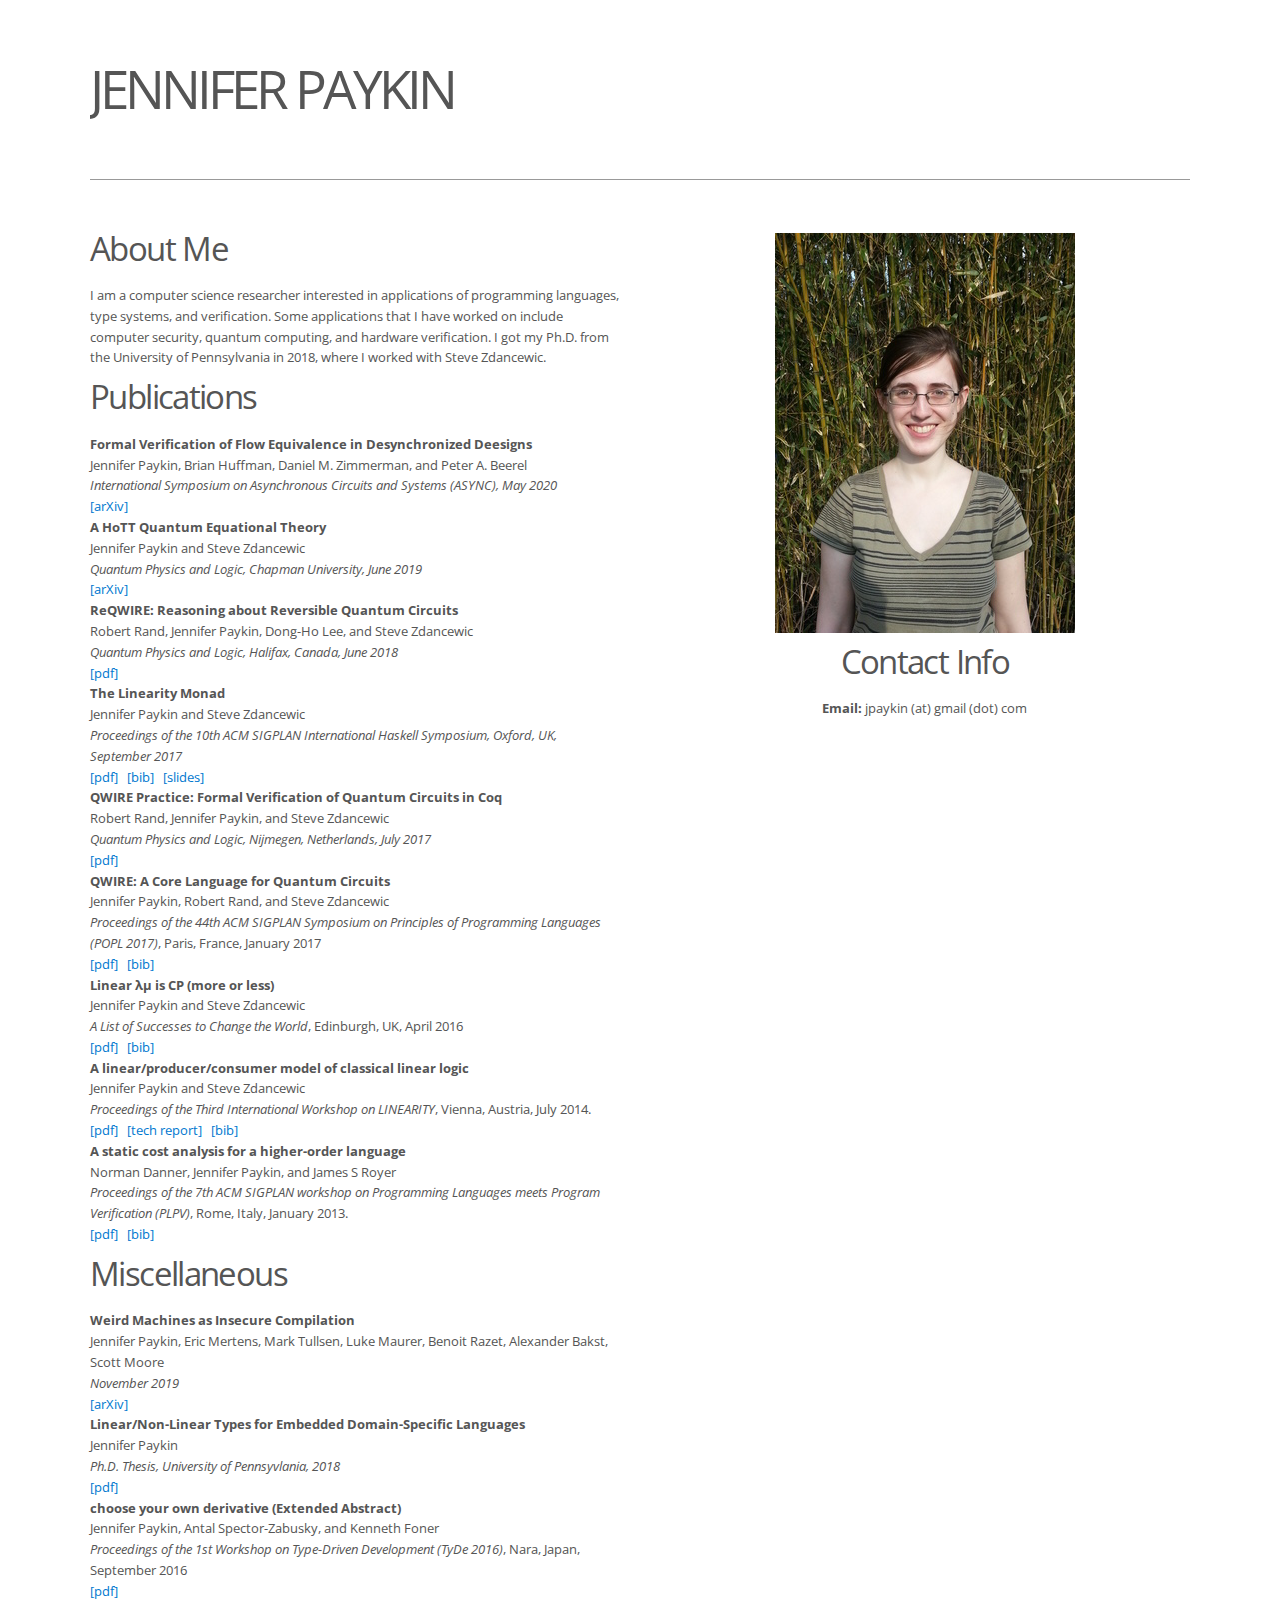
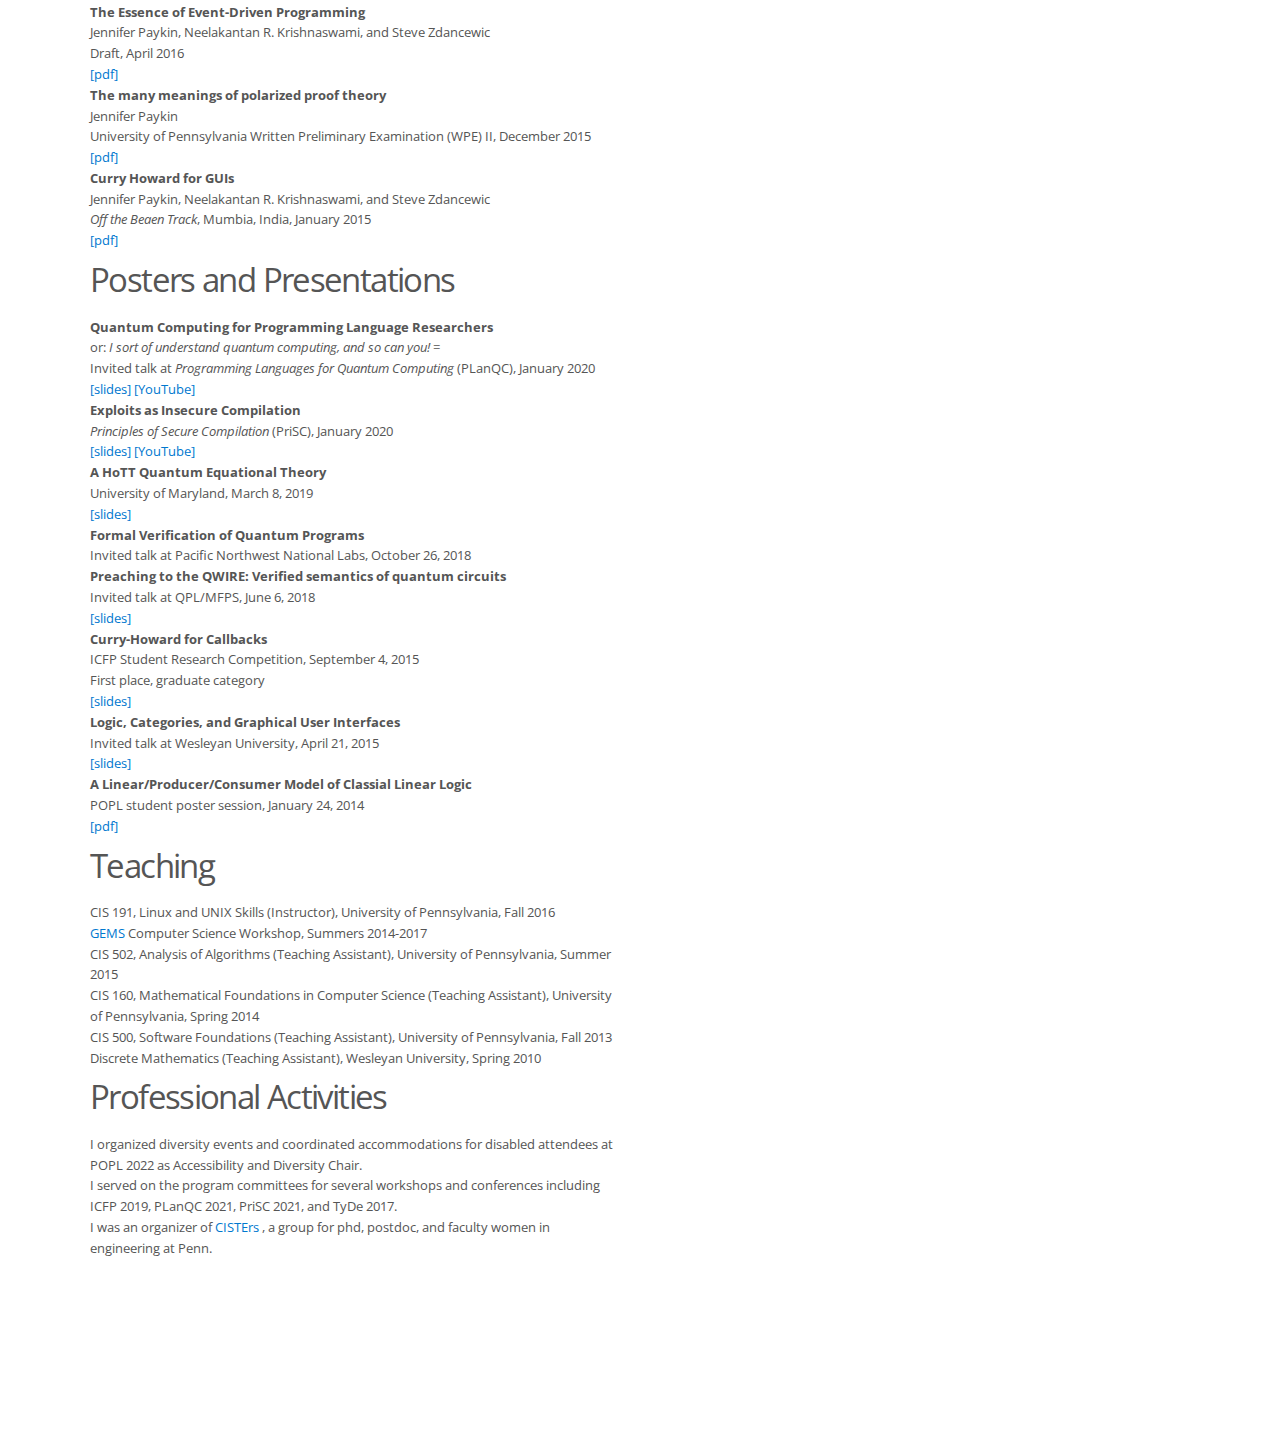
==== index.html @ 53c6e4ff "Updated index" ====
<!DOCTYPE html>

<!--[if lt IE 7]> <html class="no-js lt-ie9 lt-ie8 lt-ie7" lang="en"> <![endif]-->
<!--[if IE 7]>    <html class="no-js lt-ie9 lt-ie8" lang="en"> <![endif]-->
<!--[if IE 8]>    <html class="no-js lt-ie9" lang="en"> <![endif]-->

<!--[if gt IE 8]><!--> <html class="no-js" lang="en"> <!--<![endif]-->

<head>
	<meta charset="UTF-8">
	
	<!-- Remove this line if you use the .htaccess -->
	<meta http-equiv="X-UA-Compatible" content="IE=edge,chrome=1">

	<meta name="viewport" content="width=device-width">
	
	<meta name="description" content="Jennifer Paykin">
	<meta name="author" content="Jennifer Paykin">
	
	<title>Jennifer Paykin</title>
	
	<link rel="shortcut icon" type="image/x-icon" href="favicon.ico">
	<link rel="shortcut icon" type="image/png" href="favicon.png">
	
	<link href='http://fonts.googleapis.com/css?family=Open+Sans:400italic,400,700' rel='stylesheet' type='text/css'>
	<link rel="stylesheet" href="css/style.css">
	
	<!--[if lt IE 9]>
	<script src="http://html5shiv.googlecode.com/svn/trunk/html5.js"></script>
	<![endif]-->
</head>

<body>

<div class="container">

	<header id="navtop">
		<a href="index.html" class="fleft">
			<h1>Jennifer Paykin</h1>
		</a>

	</header>


<div class="home-page main">
	<section class="grid-wrap" >
		<header class="grid col-full">
			<hr>
		</header>
		
		<div class="grid col-one-half mq2-col-full">
			<h2>About Me</h2>
			<p> I am a computer science researcher interested in
			applications of programming languages, type systems, and
			verification. Some applications that I have worked on include
			computer security, quantum computing, and hardware verification.
			I got my Ph.D. from the University of Pennsylvania in 2018, where I
			worked with Steve Zdancewic.
			</p>

			<h2>Publications</h2>
			<p> <ul>

			<li> <b>Formal Verification of Flow Equivalence in Desynchronized Deesigns</b>
				<br>
					Jennifer Paykin, Brian Huffman, Daniel M. Zimmerman, and Peter A. Beerel
				<br>
					<i>International Symposium on Asynchronous Circuits and Systems (ASYNC), May 2020</i>
				<br>
				<a href="https://arxiv.org/abs/2004.10655">[arXiv]</a>
			</li>

			<li> <b>A HoTT Quantum Equational Theory</b>
				<br>
					Jennifer Paykin and Steve Zdancewic
				<br>
					<i>Quantum Physics and Logic, Chapman University, June 2019</i>
				<br>
				<a href="https://arxiv.org/abs/1904.04371"> [arXiv] </a>
			</li>


			<li> <b>ReQWIRE: Reasoning about Reversible Quantum Circuits</b>
				<br> 
					Robert Rand, Jennifer Paykin, Dong-Ho Lee, and Steve
					Zdancewic
				<br>
					<i>Quantum Physics and Logic, Halifax, Canada, June 2018</i>
				<br>
					<a href="./papers/rplz_qpl_2018.pdf">[pdf]</a>
			</li>

			<li> <b>The Linearity Monad</b>
				<br> Jennifer Paykin and Steve Zdancewic
				<br> <i>Proceedings of the 10th ACM SIGPLAN
				International Haskell Symposium, Oxford, UK, September 2017</i>
				<br>
				<a href="./papers/pz_linearity_monad_2017.pdf">[pdf]</a>
				&nbsp;
				<a href="./papers/pz_linearity_monad_2017.bib">[bib]</a>
				&nbsp;
				<a href="./papers/haskell17.svg">[slides]</a>
			</li>

			<li> <b>QWIRE Practice: Formal Verification of Quantum Circuits in
					Coq</b>
				 <br> Robert Rand, Jennifer Paykin, and Steve Zdancewic
				 <br><i>Quantum Physics and Logic, Nijmegen, Netherlands, July
	 				 2017</i>
				 <br>
			     <a href="./papers/rpz_qwire_practice_2017.pdf">[pdf]</a>
			</li>

			<li> <b>QWIRE: A Core Language for Quantum Circuits</b>
				<br>
					Jennifer Paykin, Robert Rand, and Steve Zdancewic
				<br>
					<i>Proceedings of the 44th ACM SIGPLAN Symposium on
					Principles of Programming Languages (POPL 2017)</i>, 
					Paris, France, January 2017
				<br>
				<a href="./papers/prz_qwire_2017.pdf"> [pdf] </a>
				&nbsp;
				<a href="./papers/qwire2017.bib"> [bib] </a>
			</li>


			<li> <b>Linear λμ is CP (more or less)</b>
				<br>
					Jennifer Paykin and Steve Zdancewic
				<br>
					<i> A List of Successes to Change the World</i>,
						Edinburgh, UK, April 2016 
				<br>
				<a href="./papers/pz_wadlerfest_2016.pdf"> [pdf] </a> 
				&nbsp;
				<a href="./papers/wadlerfest2016.bib"> [bib] </a>
			</li>

			<li> <b>A linear/producer/consumer model of classical linear logic</b>
				<br>
					Jennifer Paykin and Steve Zdancewic
				<br>
					<i> Proceedings of the Third International Workshop on LINEARITY</i>,
					Vienna, Austria, July 2014.
				<br>
				<a href="./papers/pz_LPC_postsubmission.pdf"> [pdf] </a>
				&nbsp;
<!--			<a href="http://dx.doi.org/10.4204/EPTCS.176.2"> [DOI] </a>
				&nbsp; -->
				<a href="./papers/pz_LPC_tech.pdf"> [tech report] </a>
				&nbsp;
				<a href="./papers/linearity.bib"> [bib] </a>
			</li>

			<li> <b>A static cost analysis for a higher-order language</b>
				<br>
				Norman Danner, Jennifer Paykin, and James S Royer
				<br>
				<i>Proceedings of the 7th ACM SIGPLAN workshop on Programming
	            Languages meets Program Verification (PLPV)</i>, 
				Rome, Italy, January 2013. 
				<br>
				<a href="./papers/danner_PLPV_2013.pdf"> [pdf] </a>
				&nbsp;
<!--			<a href="http://dx.doi.org/10.1145/2428116.2428123"> [DOI] </a>
				&nbsp; -->
				<a href="./papers/plpv13.bib"> [bib] </a>
<!--			&nbsp;
				<a href="http://prezi.com/xwjwqf8hzqin/?utm_campaign=share&utm_medium=copy&rc=ex0share"> [prezi] </a> -->
			</li>

			<!-- <li> <b>Parallel boosted regression trees for web search ranking</b> -->
			<!-- 	<br> -->
			<!-- 	Stephen Tyree, Killian Q. Weinberger, Kunal Agrawal, and  -->
			<!-- 	Jennifer Paykin -->
			<!-- 	<br> -->
			<!-- 	<i>Proceedings of the 20th International -->
		    <!--     conference on World Wide Web</i>, New York, USA, 2011. -->
			<!-- </li> -->

			</ul> </p>


			<h2>Miscellaneous</h2>
			<p> <ul>

			<li><b>Weird Machines as Insecure Compilation</b>
			   <br>
			   Jennifer Paykin, Eric Mertens, Mark Tullsen, Luke Maurer, Benoit Razet, Alexander Bakst, Scott Moore
			   <br>
			   <i>November 2019</i>
			   <br>
				<a href="https://arxiv.org/abs/1911.00157">[arXiv]</a>
			</li>

			<li> <b>Linear/Non-Linear Types for Embedded Domain-Specific
			Languages</b>
			   <br>
				Jennifer Paykin
				<br>
				<i>Ph.D. Thesis, University of Pennsyvlania, 2018</i>
				<br>
					<a href="./papers/paykin_dissertation_2018.pdf">[pdf]</a>
			</li>


		    <li> <b>choose your own derivative (Extended Abstract)</b>
				<br>
					Jennifer Paykin, Antal Spector-Zabusky, and Kenneth Foner
				<br>
				<i>Proceedings of the 1st Workshop on Type-Driven Development
				(TyDe 2016)</i>, Nara, Japan, September 2016
				<br>
				<a href="./papers/psf_choose_2016.pdf"> [pdf] </a>
			</li>


			<li> <b>The Essence of Event-Driven Programming</b>
				<br>
					Jennifer Paykin, Neelakantan R. Krishnaswami, and Steve
					Zdancewic
				<br>
					Draft, April 2016
				<br>
				<a href="./papers/pkz_CONCUR_2016.pdf"> [pdf] </a>
			</li>

			<li> <b>The many meanings of polarized proof theory</b>
				<br>
					Jennifer Paykin
				<br>
					University of Pennsylvania Written Preliminary
					Examination (WPE) II, December 2015
				<br>
				<a href="./papers/p_WPEII_2015.pdf"> [pdf] </a>
			</li>

			<!-- <li> <b>Linear temporal type theory for event-based reactive programming</b>  -->
			<!-- 	<br> -->
			<!-- 		Jennifer Paykin, Neelakantan R. Krishnaswami, and Steve Zdancewic -->
			<!-- 	<br> -->
			<!-- 		October 2015 -->
			<!-- 	<br> -->
			<!-- 	<a href="./papers/pkz_LTTT.pdf"> [pdf] </a> -->
			<!-- </li> -->

			<li> <b>Curry Howard for GUIs</b>
				<br>
					Jennifer Paykin, Neelakantan R. Krishnaswami, and Steve Zdancewic
				<br>
					<i> Off the Beaen Track</i>,
					Mumbia, India, January 2015
				<br>
				<a href="./papers/pkz_obt_2015.pdf"> [pdf] </a>
			</li>

			</ul> </p>

			<h2>Posters and Presentations</h2>
			<p> <ul>

			<li> <b>Quantum Computing for Programming Language Researchers</b>
				<br>
				or: <i>I sort of understand quantum computing, and so can you!</i>
=				<br>
				Invited talk at <i>Programming Languages for Quantum Computing</i> (PLanQC), January 2020
				<br> 
				<a href="./talks/PLanQC-2020.pdf"> [slides]</a>
				<a href="https://youtu.be/nVMm0PrF-j8"> [YouTube]</a>
			</li>

			<li> <b>Exploits as Insecure Compilation</b>
				<br>
				<i>Principles of Secure Compilation</i> (PriSC), January 2020
				<br>
				<a href="./talks/prisc-2020.pdf"> [slides]</a>
				<a href="https://www.youtube.com/watch?v=g6XUVn5Px6g"> [YouTube]</a>
			</li>

			<li> <b>A HoTT Quantum Equational Theory</b>
				<br>
				University of Maryland, March 8, 2019
				<br>
				<a href="./talks/HoTT-3-8-2019.pdf"> [slides]</a>
			</li>

			<li> <b>Formal Verification of Quantum Programs</b>
				<br>
				Invited talk at Pacific Northwest National Labs, October 26, 2018
<!--				<br>
				<a href="./papers/PNNL-expanded.pdf"> [slides]</a> -->
			</li>


			<li> <b>Preaching to the QWIRE: Verified semantics of quantum circuits</b>
				<br>
				Invited talk at QPL/MFPS, June 6, 2018
				<br>
				<a href="./papers/MFPSQPL2018.html"> [slides] </a>
			</li>

			<li> <b>Curry-Howard for Callbacks</b>
				<br>
				ICFP Student Research Competition, September 4, 2015
				<br>
				First place, graduate category
				<br>
				<a href="./papers/icfp_presentation.svg"> [slides] </a>
			</li>

			<li> <b>Logic, Categories, and Graphical User Interfaces</b>
				<br>
				Invited talk at Wesleyan University, April 21, 2015
				<br>
				<a href="./papers/wes_presentation.pdf"> [slides] </a>
			</li>

			<li> <b>A Linear/Producer/Consumer Model of Classial Linear Logic</b>
				<br>
				POPL student poster session, January 24, 2014
				<br>
				<a href="./papers/popl14_poster.pdf"> [pdf] </a>
			</li>
			</ul> </p>


			<h2>Teaching</h2>
			<p> <ul>
			<li> CIS 191, Linux and UNIX Skills (Instructor),
				University of Pennsylvania, Fall 2016
			</li>
			<li> <a href=http://www.seas.upenn.edu/awe/gems/> GEMS </a> 
				Computer Science Workshop, Summers 2014-2017
			</li>
			<li> CIS 502, Analysis of Algorithms (Teaching Assistant),
				University of Pennsylvania, Summer 2015
			</li>
			<li> CIS 160, Mathematical Foundations in Computer Science (Teaching Assistant), 
				University of Pennsylvania, Spring 2014
			</li>
			<li> CIS 500, Software Foundations (Teaching Assistant),
				University of Pennsylvania, Fall 2013
			</li>
			<!-- <li> Math Workshop (Tutor), -->
			<!-- 	Wesleyan University, 2011-2012 -->
			<!-- </li> -->
			<li> Discrete Mathematics (Teaching Assistant),
				Wesleyan University, Spring 2010
			</li>
			</ul> </p>

			<h2>Professional Activities</h2>
<p> <ul>

    <li> I organized diversity events and coordinated accommodations for disabled attendees at POPL 2022 as Accessibility and Diversity Chair.
    </li>

			<li> I served on the program committees for several workshops and conferences including ICFP 2019, PLanQC 2021, PriSC 2021, and TyDe 2017.
			</li>


			<li>I was an organizer
				of <a href="http://www.seas.upenn.edu/~cisters/">
				CISTErs </a>, a group for phd, postdoc, and faculty
				women in engineering at Penn.
			</li> 

<!--			<li>I organized a reading group on category theory at the University
			  of Pennsylvania in 2015.
			</li> -->
			
			</ul> </p>

		
		</div>

		<div class="figure grid col-one-half mq2-col-full">
			<center>

			<p>
			<img src="images/bamboo3.jpg" alt="" align="center"
			hspace="10" />
			</p>

			<h2>Contact Info</h2>
			<p>
				<b>Email:</b> jpaykin (at) gmail (dot) com <br>
			</p>

			</center>


		</div>
	</section>

	<section class="grid-wrap">
		<div class="grid col-full mq2-col-full">



		</section>
	
	</div> <!--main-->


</div>

</body>
</html>
---- css/style.css ----
/* -------------------------------------------------------------
- Site Name: DESIGNA Studio
- Version: 2.01 (August 2012)
- Site URI: http://sylvainlafitte.com/designa/
- Author: Sylvain Lafitte
- Author URI: http://sylvainlafitte.com

- Resources:
	HTML5 Boilerplate (http://html5boilerplate.com/),
	Normalise.css (http://necolas.github.com/normalize.css/), 
	Proportional grids by Boon (http://builtbyboon.com),
	CSS Tricks (css-tricks.com).
------------------------------------------------------------- */



/* -------------------------------------------------------------
======	RESET
------------------------------------------------------------- */
article, aside, details, figcaption, figure, 
footer, header, hgroup, menu, nav, section {display: block}
audio, canvas, video { display: inline-block; *display: inline; *zoom: 1; }
audio:not([controls]) { display: none; }
html { font-size: 100%; -webkit-text-size-adjust: 100%; -ms-text-size-adjust: 100%; }
:hover, :focus, :active { outline: none; }


html, button, input, select, textarea {
	font-family: "Open sans", "Helvetica Neue", "HelveticaNeue", Helvetica, Arial, sans-serif;
	font-weight: 400; /* normal */
	color: #555; 
	font-smooth:always;
	-webkit-font-smoothing: antialiased;
	font-smoothing: antialiased;
	text-shadow: 1px 1px 1px rgba(0,0,0,0.004);}

body { margin: 0; font-size: 13px; line-height: 1.6; }

a { color: #0078CF; font-weight: normal;
	cursor: pointer;  text-decoration: none;
	transition:color 0.2s ease; -moz-transition:color 0.2s ease; -webkit-transition:color 0.2s ease; -o-transition:color 0.2s ease;}

a:hover { color: #000; text-decoration: underline; background: rgba(0, 0, 0, .025);} 

::-moz-selection { background: #0078CF; color: #fff; text-shadow: none; }
::selection { background: #0078CF; color: #fff; text-shadow: none; }	

p{margin: 0 0 1em;}
p:last-child {margin-bottom: 0;}

a:visited{opacity:0.9;}
a:active, a:focus{position:relative;top:1px;}
abbr[title]{border-bottom:1px dotted}
dfn{font-style:italic}
hr{display:block; height:1px; border:0; border-top:1px solid #ddd; margin:1em 0; padding:0}
pre, code, kbd, samp{font-family:monospace,monospace; _font-family:'courier new',monospace; font-size:1em}
q{quotes:none}
q:before, q:after{content:""; content:none}
blockquote { margin: 1em 1em 1em 0; padding: 1em; border-left: 1px solid #DDD; font-style: italic; color: #999;}
blockquote p {font-size: 1.1em;line-height: 2em;margin-bottom: 0;}
blockquote small {display: block;font-size: 1em;line-height: 1.6em;color: #bfbfbf; text-align: right;}
blockquote small:before {content: '\2014 \00A0';}
b, strong{font-weight:700}
small{font-size:85%; color: #999;}
sub, sup{font-size:75%; line-height:0; position:relative; vertical-align:baseline}
sup{top:-0.5em}
sub{bottom:-0.25em}
dd{margin:0 0 0 40px} dt{font-weight: 700;}
ul, ol{list-style:none; list-style-image:none; margin:0; padding:0;}
img{border:0; -ms-interpolation-mode:bicubic; vertical-align:middle}
svg:not(:root){overflow:hidden}
figure{margin:0}
form{margin:0}
fieldset{border:0; margin:0; padding:0}
label{cursor:pointer}
legend{border:0; *margin-left:-7px; padding:0;white-space: normal;}
button, input, select, textarea{font-size:100%; margin:0; vertical-align:baseline; *vertical-align:middle}
button, input{line-height:normal; *overflow:visible}
table button, table input{*overflow:auto}
button, input[type="button"], input[type="reset"], input[type="submit"]{cursor:pointer; -webkit-appearance:button}
input[type="checkbox"], input[type="radio"]{box-sizing:border-box}
input[type="search"]{-webkit-appearance:textfield; -moz-box-sizing:content-box; -webkit-box-sizing:content-box; box-sizing:content-box}
input[type="search"]::-webkit-search-decoration{-webkit-appearance:none}
button::-moz-focus-inner, input::-moz-focus-inner{border:0; padding:0}
textarea{overflow:auto; vertical-align:top; resize:vertical}
table{border-collapse:collapse; border-spacing:0}
td{vertical-align:top}
.chromeframe { margin: 1em 0; background: red; color: black; padding: 1em; }



/* -------------------------------------------------------------
======	STYLES
------------------------------------------------------------- */

/* -- FORMS 
------------------------------------------------------------- */
form{margin-top: 2em;}
form li{margin-bottom: 1.5em;}
label{display: block; margin-bottom:1em; font-weight: 700;}
input, select, textarea {
	border: 1px solid #DDD;
	color: #777;
	font-size: 1em;
	padding: 1em;
	width:60%;
	-webkit-box-sizing: border-box;
	-moz-box-sizing: border-box;
	-ms-box-sizing: border-box;
	box-sizing: border-box;
	*behavior: url(/js/boxsizing.htc); }
textarea{padding: 1em; min-height:15em; height: auto; width: 100%; }
input, textarea {
 -moz-transition: border .25s;
 -webkit-transition: border .25s;
 -o-transition: border .25s;
 transition: border .25s;}
input:hover, textarea:hover, input:focus, textarea:focus,input:active, textarea:active { border: 1px solid #999;}
input[type="text"],textarea{cursor: text;}
input[type="radio"], input[type="checkbox"] { display: inline; width:auto; height: auto; margin-right: 1em; }
input[type="checkbox"] + label, input[type="radio"] + label { display: inline;}
input[type="file"]{ border: none;}
input[type="date"]{ width: auto;}
select {height: auto;}
/* Placeholders */
::-webkit-input-placeholder { color: #BBB;}
:-moz-placeholder {color: #BBB;}
:-ms-input-placeholder {color: #BBB;}
/* validate.js */
label.error { color: #0078CF; margin: 0.5em 0 0 0.5em; font-weight: normal; font-style: italic; }



/* -- BUTTONS 
------------------------------------------------------------- */
.button, input[type="submit"], button, .toggle-title {
	color: #666;
	font-size: 1.1em;
	font-weight: normal;
	padding: 0.6em 1.2em;
	text-shadow: 0 1px 0 #fff;
	border: solid 1px #ddd;
	text-decoration: none;
	cursor: pointer;
	
	background: #efefef; /* Old browsers */
	background: -moz-linear-gradient(top,  #f6f6f6 0%, #efefef 100%); /* FF3.6+ */
	background: -webkit-gradient(linear, left top, left bottom, color-stop(0%,#f6f6f6), color-stop(100%,#efefef)); /* Chrome,Safari4+ */
	background: -webkit-linear-gradient(top,  #f6f6f6 0%,#efefef 100%); /* Chrome10+,Safari5.1+ */
	background: -o-linear-gradient(top,  #f6f6f6 0%,#efefef 100%); /* Opera 11.10+ */
	background: -ms-linear-gradient(top,  #f6f6f6 0%,#efefef 100%); /* IE10+ */
	background: linear-gradient(to bottom,  #f6f6f6 0%,#efefef 100%); /* W3C */
	filter: progid:DXImageTransform.Microsoft.gradient( startColorstr='#f6f6f6', endColorstr='#efefef',GradientType=0 ); /* IE6-9 */
		
	-webkit-border-radius: 2px;
	-moz-border-radius: 2px;
	-o-border-radius: 2px;
	-ms-border-radius: 2px;
	-khtml-border-radius: 2px;
	border-radius: 2px;
	
	-webkit-transition: 0.1s linear all;
	-moz-transition: 0.1s linear all;
	-ms-transition: 0.1s linear all;
	-o-transition: 0.1s linear all;
	transition: 0.1s linear all; }
.button:hover, input[type="submit"]:hover, button:hover, .toggle-title:hover {
	color: #333;
	text-decoration: none;
	border-color: #BBB;
	-moz-box-shadow: 0 1px 2px rgba(0, 0, 0, 0.1);
	-webkit-box-shadow:0 1px 2px rgba(0, 0, 0, 0.1);
	box-shadow: 0 1px 2px rgba(0, 0, 0, 0.1);
	background: 0 100%;}
.button:focus, input[type="submit"]:focus, button:focus, .toggle-title:focus {
	color: #333;
	border-color: #BBB;}
.button:active, input[type="submit"]:active, button:active, .toggle-title:active {
	color: #000;
	background: #F5F5F5;
	border-color: #444;
	position: relative; top:1px;}



/* -- TYPO
------------------------------------------------------------- */
h1,h2,h3,h4,h5,h6{margin:0 0 1em; font-weight: normal;}

h1 {font-size: 4.1em; 
	letter-spacing: -0.075em; 
	text-transform: uppercase; 
	line-height: 0.9; 
	color: #555;
	margin: 0 0 0.5em; 
	font-weight: normal; }
h2 { font-size: 2.5em; margin: 0 0 20px; letter-spacing: -0.05em; color: #555; line-height: 1; }
h3 { font-size: 1.75em; }
h4 { font-size: 1.5em; }
h5 { font-size: 1.17em; text-transform: uppercase; margin: 0; color: #555; }
h6 { font-size: 1em; margin-bottom: 2px; font-weight: 700; }

h1 a,h2 a,h3 a,h4 a,h5 a,h6 a{color:#333; text-decoration: none;}
h1 a:hover,h2 a:hover,h3 a:hover,h4 a:hover,h5 a:hover,h6 a:hover{color:#0078CF;text-decoration: underline;}



/* -- GRID  https://github.com/mattberridge/Proportional-Grids/
------------------------------------------------------------- */
body{width:100%; background: url(../img/stripes.png) no-repeat 40% 0;}
.container {width: 90%; margin: 5em auto; max-width: 1100px; min-width: 300px;}
 
.grid-wrap {
  margin-left: -3em; /* the same as your gutter */
  overflow: hidden;
  *zoom:1;}
  .grid-wrap:before, .grid-wrap:after{content:""; display:table}
  .grid-wrap:after{clear:both}
  
.grid {
  float: left;
  padding-left: 3em; /* this is your gutter between columns */
  width: 100%;
  -webkit-box-sizing: border-box;
  -moz-box-sizing: border-box;
  box-sizing: border-box;
  *behavior: url(/js/boxsizing.htc); }
  
.half-gutter {margin-left: -1.5em; }
  .half-gutter .grid-col {padding-left: 1.5em; }
  
.col-full {width: 100%; }
.col-one-half {width: 50%; }
.col-one-third {width: 33.333%; }
.col-two-thirds {width: 66.666%; }
.col-one-quarter {width: 25%; }
.col-three-quarters {width: 75%; }

.divide-top{border-top: 1px solid #ccc;padding-top: 2em;margin-top: 1.5em; }

.mright{ margin-right: 3em;}
.mleft{ margin-left: 3em;}
.mtop{ margin-top: 3em;}
.mbottom{ margin-bottom: 3em;}
.halfmright{ margin-right: 1.5em;}
.halfmleft{ margin-left: 1.5em;}
.halfmtop{ margin-top: 1.5em;}
.halfmbottom{ margin-bottom: 1.5em;}

.fright, .fleft{display:block; overflow:hidden}
.fright{float:right}
.fleft{float:left}

.alignleft{float: left;clear: left;margin: 0.38em 1.62em 0.38em 0;}
.alignright {float: right;clear: right;margin: 0.38em 0 0.38em 1.62em;}
.aligncenter {margin: 0 auto 1.62em;display: block;}



/* -- MISC
------------------------------------------------------------- */
figure { max-height: 100%; overflow: hidden;}
figure figcaption { }
img { max-width: 100%; height: auto; width: auto; }
a img {
    -webkit-transition: opacity 1s ease;
    -moz-transition: opacity 1s ease;
    -o-transition: opacity 1s ease;
    -ms-transition: opacity 1s ease;
    transition: opacity 1s ease; }
a img:hover {
	*zoom: 1;
	opacity: 0.7;
	-ms-filter: progid:DXImageTransform.Microsoft.Alpha(Opacity = 70);
	filter: alpha(opacity = 70);}
    
    
    
/* -------------------------------------------------------------
======	PAGES
------------------------------------------------------------- */
    
/* -- HEADER
------------------------------------------------------------- */
header#navtop { margin-bottom: 2em; clear: both; overflow: hidden; }
    header nav ul { float: left; overflow: hidden; padding: 0 3em 0 2em; border-left: 1px solid #ddd; line-height: 2em; }
nav a, menu a { text-decoration: none; color: #555; }
.navactive { color: #0078CF }
.logo {margin-bottom: 3em;}
.logo:hover {background: none;}
		
		
/* -- GENERAL 
------------------------------------------------------------- */
.main > section { margin-bottom: 7em; }
.main header{ color: #555; margin-bottom: 3em; }
.main header hr{border-top-color:#999;}
.arrow:after {content:" \27F6"; /* html unicode: &#10230; */ } 
header .arrow {color: #999; font-style: italic;}
.arrow:hover {color: #0078CF; }


/* -- FOOTER
------------------------------------------------------------- */
footer  { color: #555; margin-bottom: 7em; }
footer nav ul { float: right; overflow: hidden; }
footer a {color: #999;}
footer li { float: left; margin-right: 1em; padding-right: 1em; border-right: 1px solid #DDD; font-size: 0.8em; }
footer li:last-child { margin-right: 0; padding-right: 0; border-right: none; }
.up a { display: block; text-align: center; margin: 0 auto; }


/* -- HOME-PAGE
------------------------------------------------------------- */
/* Services */
.services aside { color: #999; padding-top: 1em; border-top: 1px solid #DDD;}
.services aside:after, .services h5:after { content: ""; display: block; height: 1px; width: 1em; background: #DDD; margin: 1em 0; }

/* Slider */
	/* Browser Resets */
.flex-container a:active,.flexslider a:active,.flex-container a:focus,.flexslider a:focus  {outline: none;}
.slides,.flex-control-nav,.flex-direction-nav {margin: 0; padding: 0; list-style: none;} 
	/* FlexSlider Necessary Styles */ 
.flexslider {margin: 0; padding: 0; position: relative;}
.flexslider .slides > .slide {display: none; -webkit-backface-visibility: hidden;}
.flexslider .slides img {width: 100%; display: block;}
.flex-pauseplay span {text-transform: capitalize;}
.slides:after {content: "."; display: block; clear: both; visibility: hidden; line-height: 0; height: 0;} 
html[xmlns] .slides {display: block;} 
* html .slides {height: 1%;}

.slide figcaption {
	position: absolute;
	background: white; 
	height: auto; min-height: 3em; width: 60%; padding: 1em; 
	top: 3em; right: 0; }
.slide figcaption div { text-align: right; display: block; border-right: 1px solid #DDD; padding: 0 2em 0 0; margin: auto 5em auto 0; }
.slide figcaption div p { margin: 0 }
.flex-direction-nav{ position: absolute; top: 4em; right: 1.5em; z-index: 10;}
.flex-direction-nav li {display: inline;}
.flex-prev, .flex-next{ text-decoration: none; color: #999;	margin-left: 1em;}
.flex-prev:hover, .flex-next:hover{ color: #0078CF}


/* -- WORKS / Home-page and Works-page
------------------------------------------------------------- */
.works figure > a{ 
	display: block; 
	height: 100%; width: 100%; 
	overflow: hidden; 
	position: relative;
	border-top: 1px solid #DDD; padding-top: 1em; }
 	
.works figure .zoom{ 
	display: block; 
	position: absolute; top: 10px; left: 0; 
	background: url(../img/zoom.png) no-repeat center; 
	width: 100%; height: 100%; 
	*zoom: 1;
	opacity: 0;
	-ms-filter: progid:DXImageTransform.Microsoft.Alpha(Opacity = 0);
	filter: alpha(opacity = 0); }

.works figure figcaption{ margin-top: 1em; padding: 0 0.5em; white-space: nowrap; }
.works figure figcaption a{line-height:2em; color: #555; font-weight: 700; }
.works figure figcaption p{ margin: 0; }

.works-page .works figure { margin-bottom: 3em;}

.main aside{margin-bottom: 3em}
.main aside menu{padding: 0 0 0 1em; line-height: 2em;}
.main aside menu a{color: #999;}
.main aside menu .buttonactive {color: #0078CF }


/* -- SUBPAGES 
------------------------------------------------------------- */
/*Separations*/
.main:not(.home-page) > section article h2 { margin-top: 1em; padding-top: 1em; border-top: 1px solid #DDD; }
.main:not(.home-page) > section article:first-child h2 { margin-top: 0;}

/* Work-page (single) */
.work-page figure {margin-bottom: 3em;}
.work-page figcaption {text-align: center; margin-top: 1em;}

/* Services-page */
.warning { 
	display: block; 
	background: #F5F5F5; 
	border: 1px solid #DDD; border-left: none; border-right: none; 
	text-align: center; 
	padding: 20px; margin: 20px 0px; }

	/* - Toggles */  
.toggle-view > li {
    margin-top: 1em;
    position: relative; }
.toggle-title {padding: 0.8em 2em;}
.toggle-title-detail {
    font-size: 0.8em;
    color: #999;
    font-weight: normal;
    text-transform: lowercase; }
.toggle-title:after {
    content: "\25C0";
    float: right;
    color: #999; }
.toggle-title:hover:after { color: #555 }
.tactive { background: #FFF }
.tactive:after {
    content: "\25BC";
    color: #555;}
.toggle {
    padding: 1em 2em;
    display: none;
    overflow: hidden; }
.toggle > ul li { line-height: 2.5 }
.toggle > ul li:before {
    content: "\2714 ";
    color: #ddd;
    margin-right: 1em; }
            
	/* - Tabs */
.tabs {
    display: block;
    margin: 0;
    padding: 0;
    border-bottom: solid 1px #ddd; }
.tabs li {
    display: inline-block; margin-bottom: -1px; }
.tabs li a {
    display: block; 
    text-decoration: none;
    line-height: 3em;
    color: #555; 
    padding: 0 2em; 
    margin: 0;
    background: #f5f5f5;
    font-size: 1.1em;}
.tabs li a:hover{color: #000;}
.tabs li.active a{
	background: #fff;
	position: relative;
	border: 1px solid #DDD;
	border-bottom-color: #FFF;
	color: #111;
	-moz-border-radius-topleft: 2px;
	-webkit-border-top-left-radius: 2px;
	border-top-left-radius: 2px;
	-moz-border-radius-topright: 2px;
	-webkit-border-top-right-radius: 2px;
	border-top-right-radius: 2px; }

.tab_container { margin-bottom: 1em; display: block; border-left: 1px solid #ddd; padding: 15px 15px 0;}
.tab_container > article { display:none; }
.tab_container > article:first-child { display: block; }



/* -------------------------------------------------------------
======	BLOG
------------------------------------------------------------- */

/* Article */
.post {margin-bottom:5em}
.post .entry{margin:1.5em 0;}
.post .entry p{overflow:auto}
.post .more-link {font-weight:700; color: #0078CF;}
.post .more-link:hover {color:#333;}
.meta {font-weight: normal;	color:#999; font-size:0.9em}
.meta a {color:#555; text-decoration:none;}
.meta a:hover {color:#0078CF; text-decoration:underline;}

/* Sidebar */
.blog-sidebar {color: #999;}
.blog-sidebar h2{margin-bottom:1em; font-size:2em; color:#666;}
.blog-sidebar .widget{padding-bottom:2em;border-bottom: 1px solid #DDD;margin-bottom: 2em;}
.blog-sidebar .widget:last-child{border-bottom: none;}
.blog-sidebar a {font-weight: normal; color:inherit;text-decoration: none; }
.blog-sidebar a:hover{color:#333;}
.blog-sidebar li{padding-left: 1em; margin-bottom: 0.5em;  white-space: nowrap ; text-overflow: ellipsis; width: 95%; overflow: hidden; display: block;} 
.blog-sidebar li a:before {content: ">"; padding-right: 1em;} 
.blog-sidebar input {width: 90%; padding-right: 0;}

/* Pagination */
ul.page-numbers{float: right;overflow:hidden; display:block;}
.page-numbers li {float:left;}
.page-numbers li a{ display:block;padding:1em;text-decoration:none; color:#777;}
.page-numbers li a:hover{ color:#444;}
.page-numbers li .current{color: #0078CF;}

/* Comments*/
.section-comment header{overflow: hidden; clear: both;}
.comments, .leavecomment {margin-top: 3em;}
.comment{margin-bottom: 2em;}
.comment p{font-size: 0.9em; color: #777;}
.comment h6{margin-bottom: 0.5em;}
.comment form ul li { margin-bottom: 2em }



/* -------------------------------------------------------------
======	MISC
------------------------------------------------------------- */

.ir{display:block; border:0; text-indent:-999em; overflow:hidden; background-color:transparent; background-repeat:no-repeat; text-align:left; direction:ltr; *line-height: 0;}
.ir br{display:none}
.hidden{display:none !important; visibility:hidden}



/* -------------------------------------------------------------
======	IE Fix
------------------------------------------------------------- */
.lt-ie9 .works figure a, .lt-ie9 .works figure a img { filter:inherit} 
/* jquery filter opacity issue IE8 */

.lt-ie9 .container {min-width: 780px;}
.lt-ie8 .container {width: 960px;}
.lt-ie8 .grid-wrap {margin-left: 0; }
.lt-ie8 .grid {padding: 0;margin-left: 5%; }
  .lt-ie8 .grid:first-child {margin-left: 0; }

.lt-ie8 .col-full {width: 99.95%; }
.lt-ie8 .col-full + .grid {margin-left: 0; }
.lt-ie8 .col-one-half {width: 47.45%; }
.lt-ie8 .col-one-third {width: 29.55%; }
.lt-ie8 .col-two-thirds {width: 64.95%; }
.lt-ie8 .col-one-quarter {width: 19.95%; }
.lt-ie8 .col-three-quarters {width: 74.95%; }



/* -------------------------------------------------------------
======	MEDIA QUERIES
------------------------------------------------------------- */

/* -- Media query 1 (mq1)
------------------------------------------------------------- */
@media only screen and (max-width: 60em) { /* 13 / 780 */
	.mq1-col-full {width: 100%; }
	.mq1-col-one-half {width: 50%; }
	.mq1-col-one-third {width: 33.333%; }
	.mq1-col-two-thirds {width: 66.666%; }
	.mq1-col-one-quarter {width: 25%; }
	.mq1-col-three-quarters {width: 75%; }
	/**/
	h1{font-size: 3.1em;}
	.slide figcaption{ width: 80%;}
	footer li { float: left; margin-right: 0.5em; padding-right: 0.5em; border-right: 1px solid #DDD;} 
}
    
/* -- Media query 2 (mq2)
------------------------------------------------------------- */
@media only screen and (max-width: 48em) { /* 13 / 624 */
	.mq2-col-full {width: 100%;}
	.mq2-col-one-half {width: 50%; }
	.mq2-col-one-third { width: 33.333%; }
	.mq2-col-two-thirds {width: 66.666%; }
	.mq2-col-one-quarter {width: 25%; }
	.mq2-col-three-quarters {width: 75%; }
	/**/
	header nav { width: 100%; }
	header nav ul {  padding: 0 ; border-left:none; line-height: 2em; }
	header nav ul li { float: left;  padding: 0 1em ; border-left:1px solid #ddd; }
	.slider { margin-top: 3em; }
}
    
/* -- Media query 3 (mq3)
------------------------------------------------------------- */
@media only screen and (max-width: 30em) { /* 13 / 390 */
	.mq3-col-full { width: 100%; }
	.mq3-col-one-half { width: 50%; }
	.mq3-col-one-third { width: 33.333%; }
	.mq3-col-two-thirds { width: 66.666%; }
	.mq3-col-one-quarter { width: 25%; }
	.mq3-col-three-quarters { width: 75%; } 
	.mq3-none {display: none;}
	/**/
	header nav ul li { padding: 0 0.5em ; }
	footer li { float: none; margin-right: 0em; padding-right: 0em; border-right: none; line-height: 2em;}
	.services article {	margin-top: 3em;} .services article:first-of-type {	margin-top: 0;}	
}

/* -- PRINT STYLES 
------------------------------------------------------------- */
@media print{ 
	*{background:transparent !important; color:black !important; text-shadow:none !important; filter:none !important; -ms-filter:none !important}
	abbr[title]:after{content:"("attr(title) ")"}
	pre, blockquote{page-break-inside:avoid}
	thead{display:table-header-group}
	tr, img{page-break-inside:avoid}
	img{max-width:100% !important}
	p, h2, h3{orphans:3; widows:3}
	h2, h3{page-break-after:avoid} 
}
 
 
 
/* -------------------------------------------------------------
======	END
------------------------------------------------------------- */
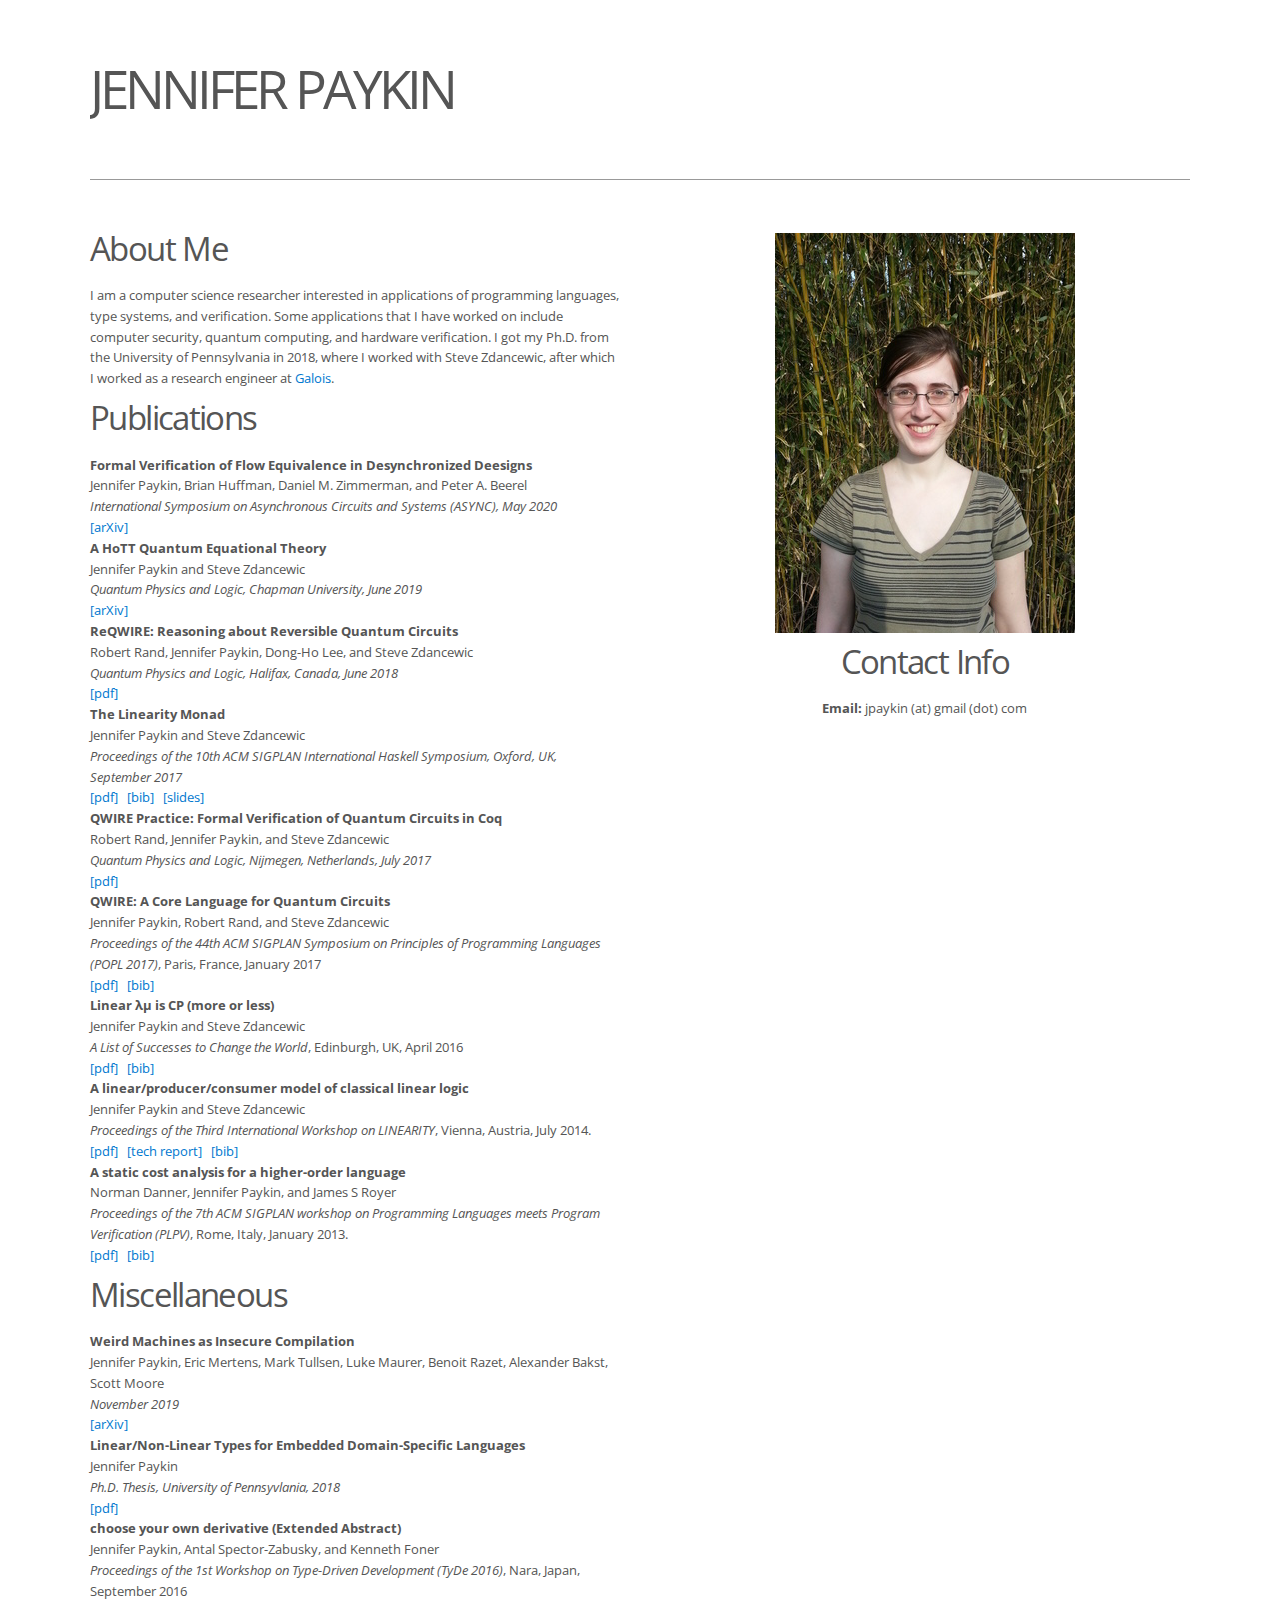
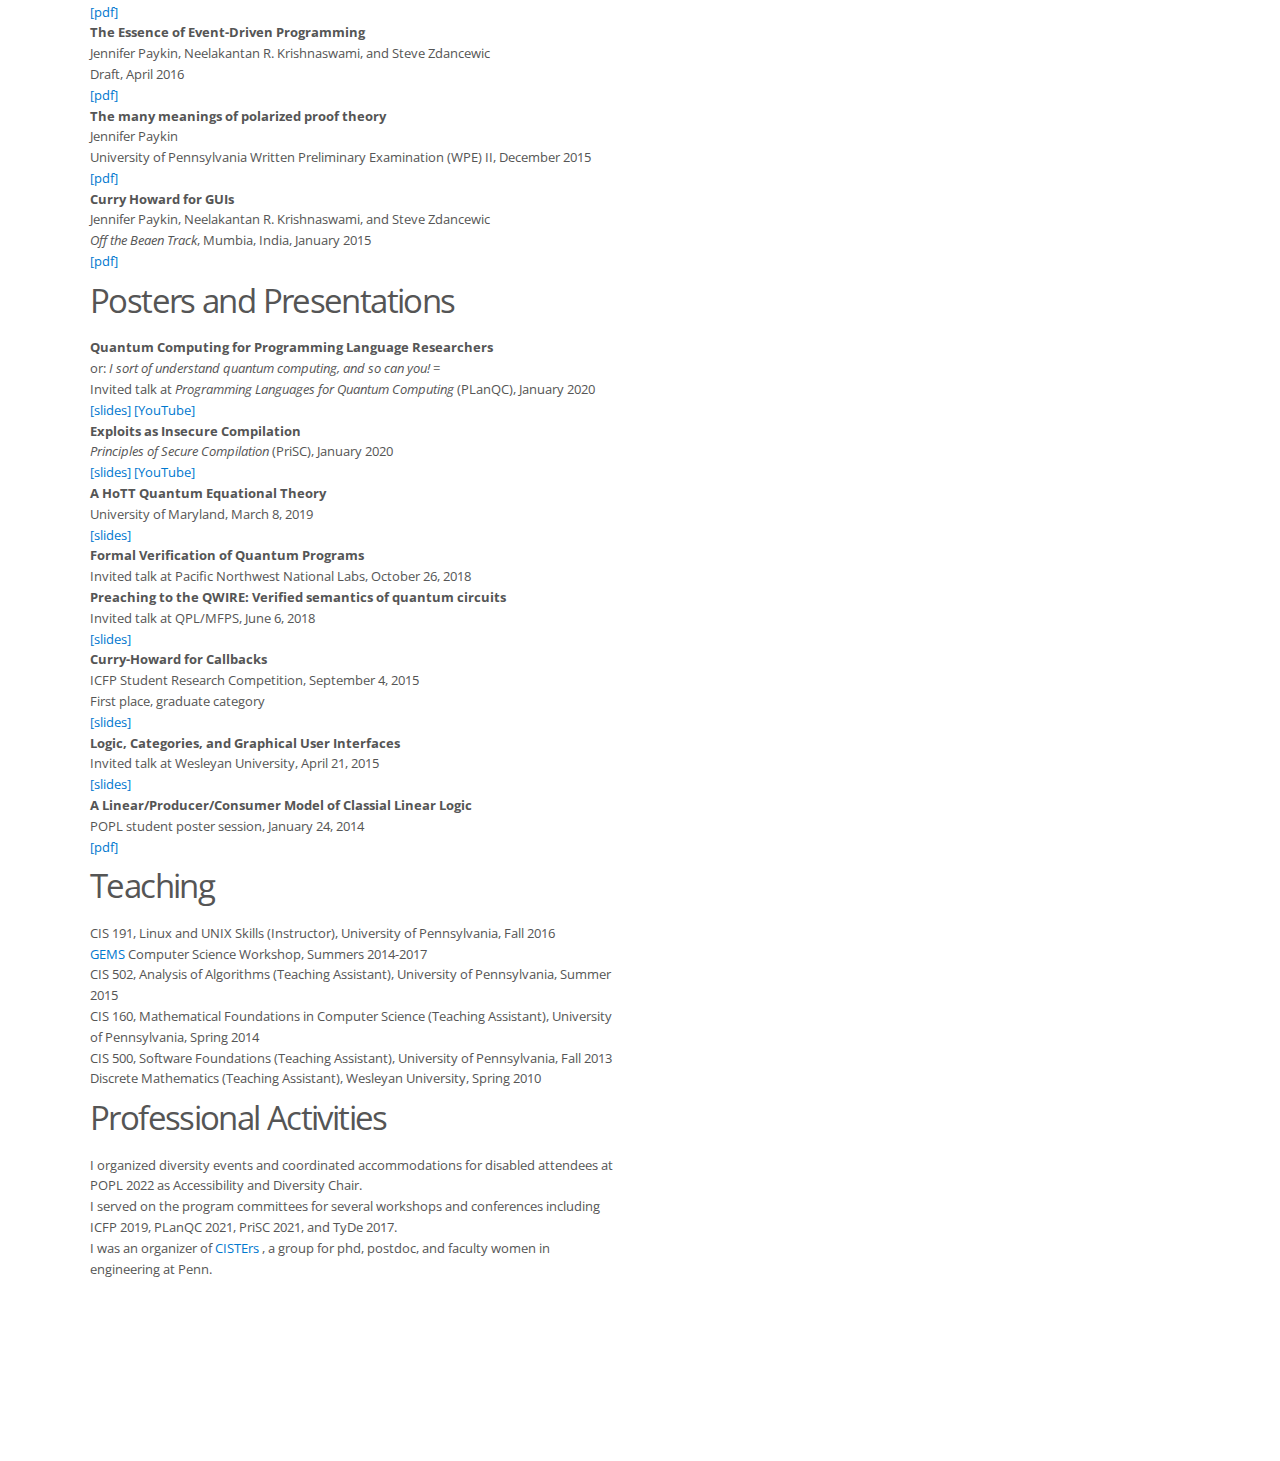
==== commit 8507abdf: "Edit" ====
--- a/index.html
+++ b/index.html
@@ -55,7 +55,7 @@
 			verification. Some applications that I have worked on include
 			computer security, quantum computing, and hardware verification.
 			I got my Ph.D. from the University of Pennsylvania in 2018, where I
-			worked with Steve Zdancewic.
+			worked with Steve Zdancewic, after which I worked as a research engineer at <a href="https://galois.com/">Galois</a>.
 			</p>
 
 			<h2>Publications</h2>
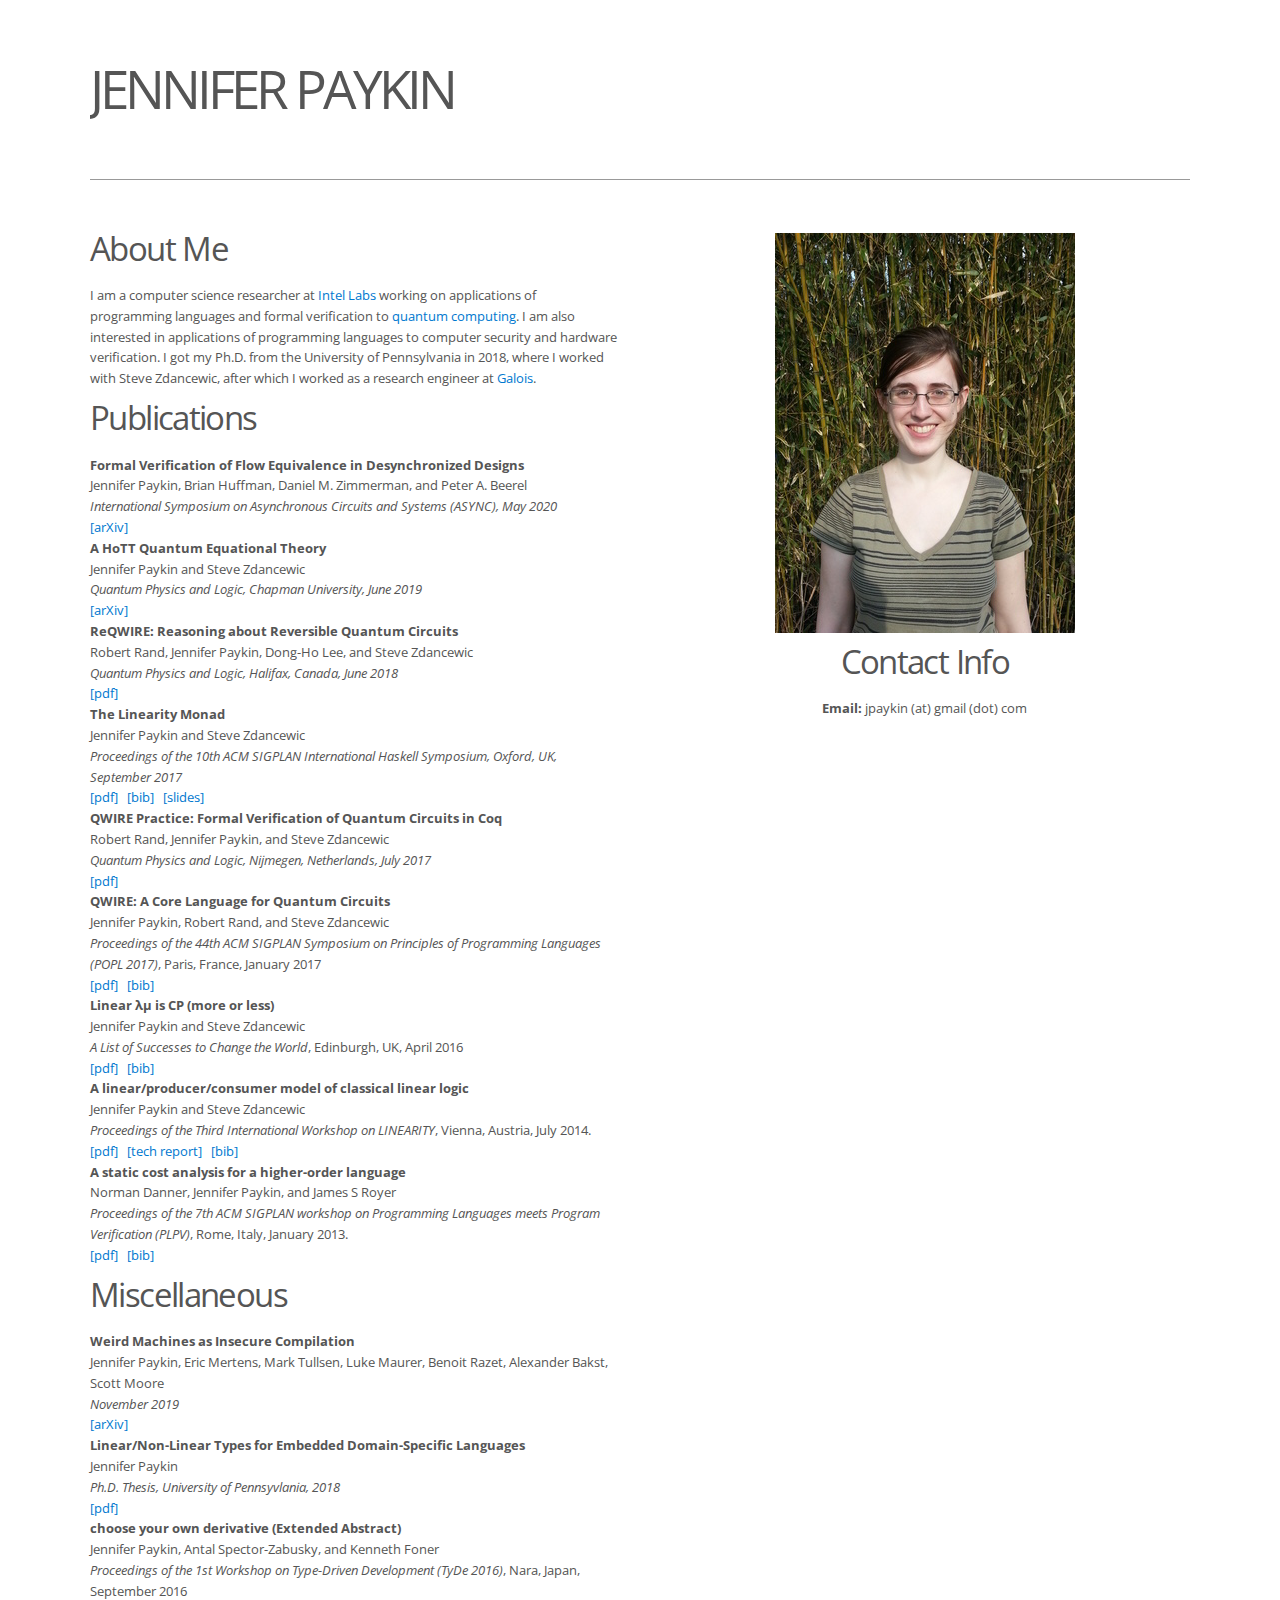
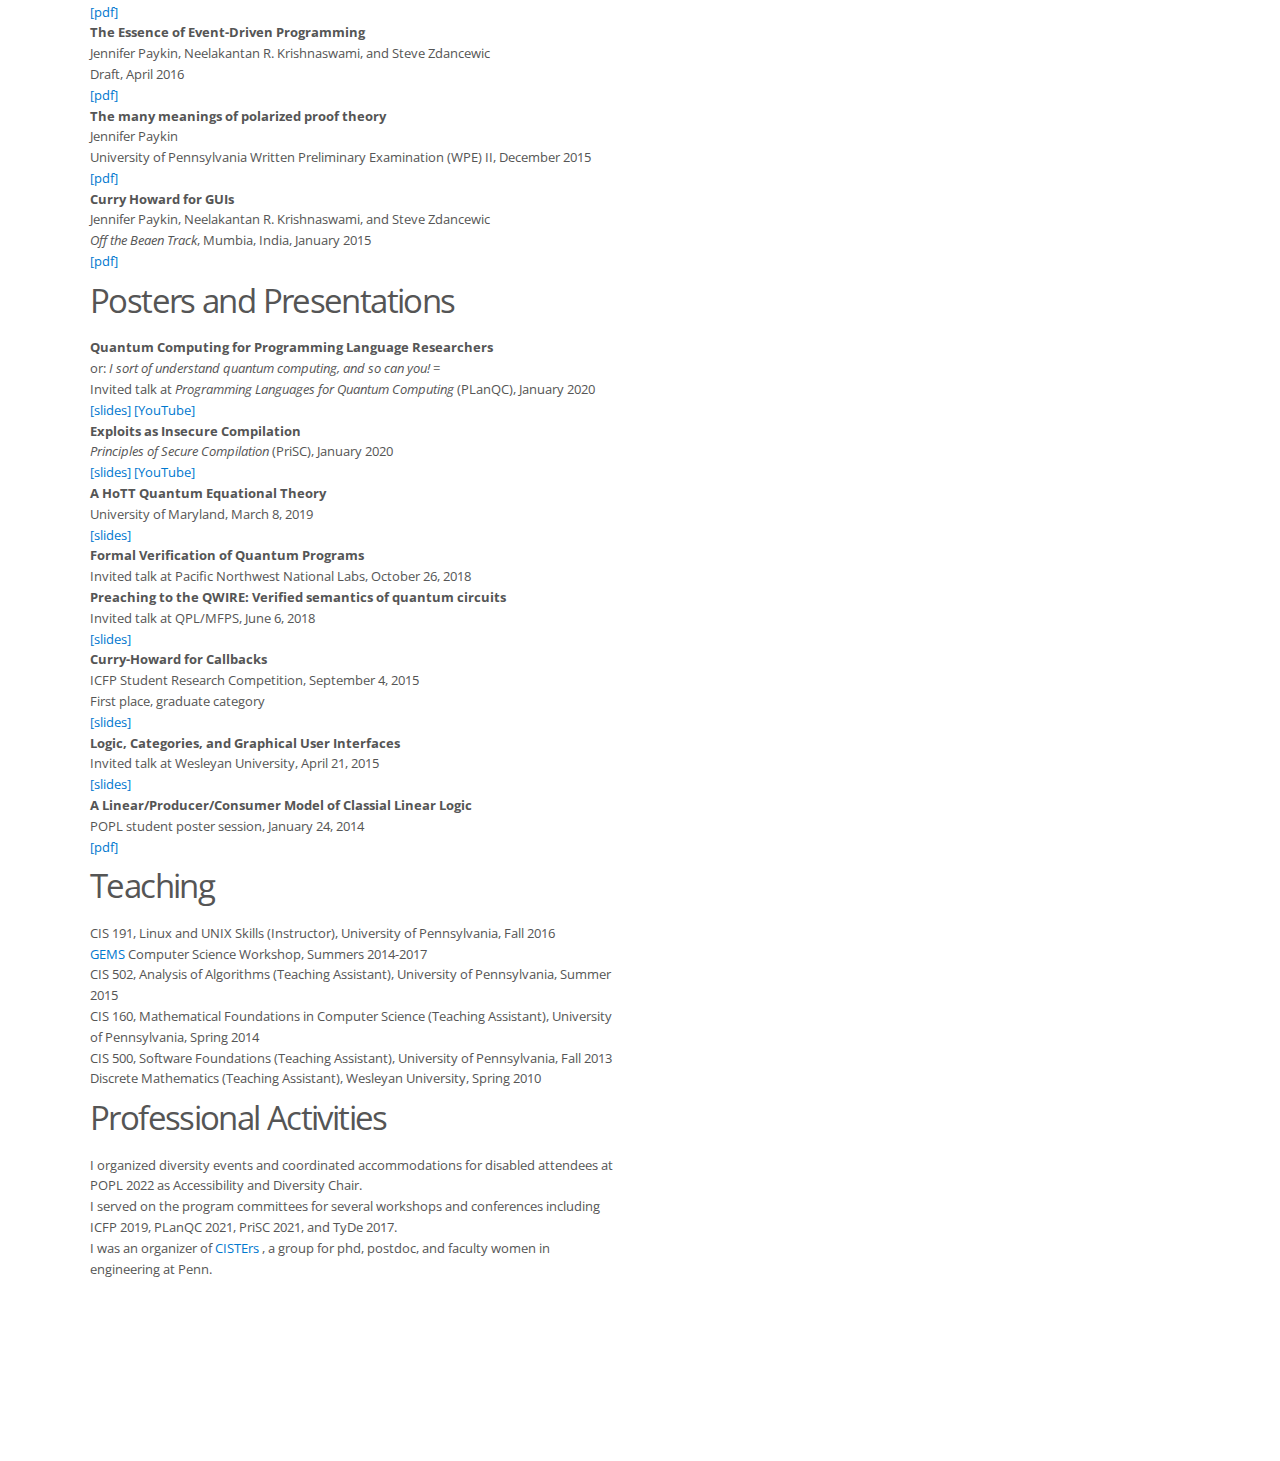
==== commit 5a14ceb0: "Updated index" ====
--- a/index.html
+++ b/index.html
@@ -50,18 +50,24 @@
 		
 		<div class="grid col-one-half mq2-col-full">
 			<h2>About Me</h2>
-			<p> I am a computer science researcher interested in
-			applications of programming languages, type systems, and
-			verification. Some applications that I have worked on include
-			computer security, quantum computing, and hardware verification.
-			I got my Ph.D. from the University of Pennsylvania in 2018, where I
-			worked with Steve Zdancewic, after which I worked as a research engineer at <a href="https://galois.com/">Galois</a>.
+			<p> I am a computer science researcher
+			at <a href="https://www.intel.com/content/www/us/en/research/overview.html">Intel
+			Labs</a> working on applications of programming
+			languages and formal verification
+			to <a href="https://www.intel.com/content/www/us/en/research/quantum-computing.html">quantum
+			computing</a>.
+			I am also interested in applications of programming
+			languages to computer security and hardware
+			verification. I got my Ph.D. from the University of
+			Pennsylvania in 2018, where I worked with Steve
+			Zdancewic, after which I worked as a research engineer
+			at <a href="https://galois.com/">Galois</a>.
 			</p>
 
 			<h2>Publications</h2>
 			<p> <ul>
 
-			<li> <b>Formal Verification of Flow Equivalence in Desynchronized Deesigns</b>
+			<li> <b>Formal Verification of Flow Equivalence in Desynchronized Designs</b>
 				<br>
 					Jennifer Paykin, Brian Huffman, Daniel M. Zimmerman, and Peter A. Beerel
 				<br>
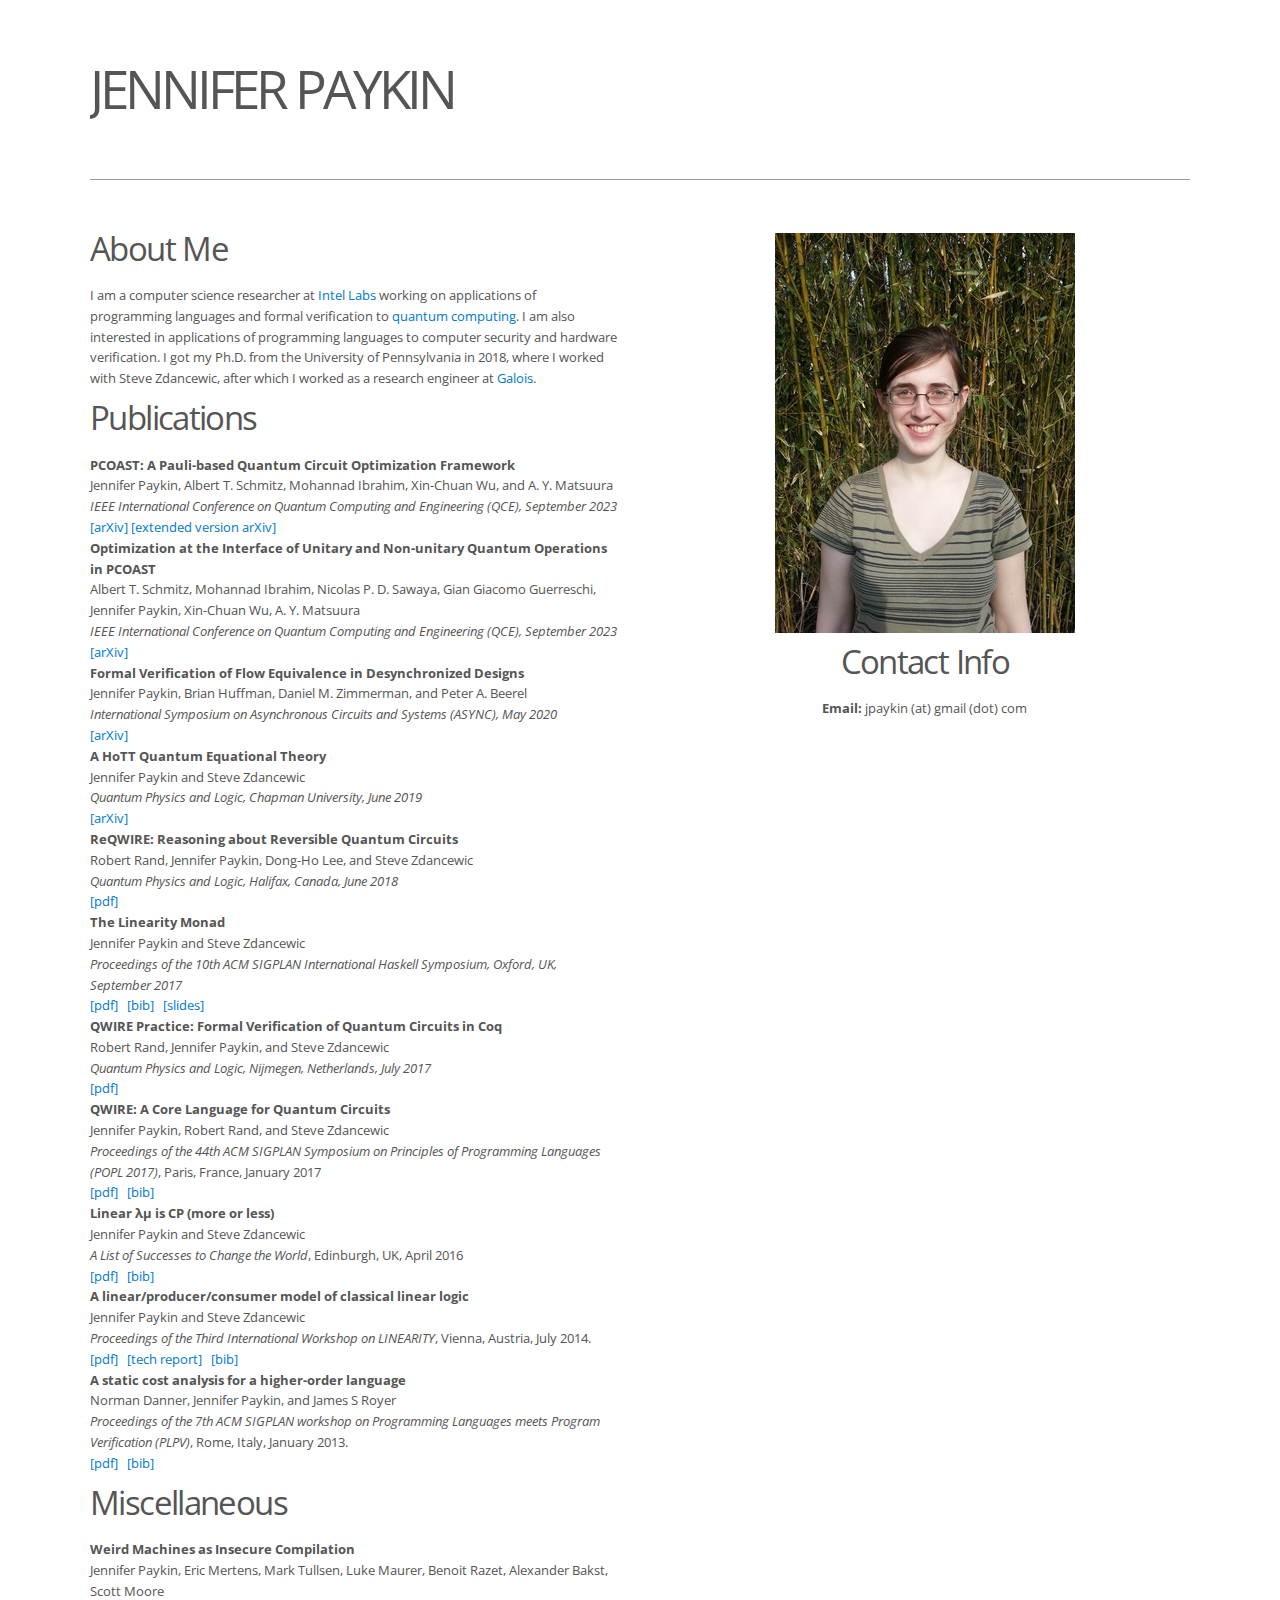
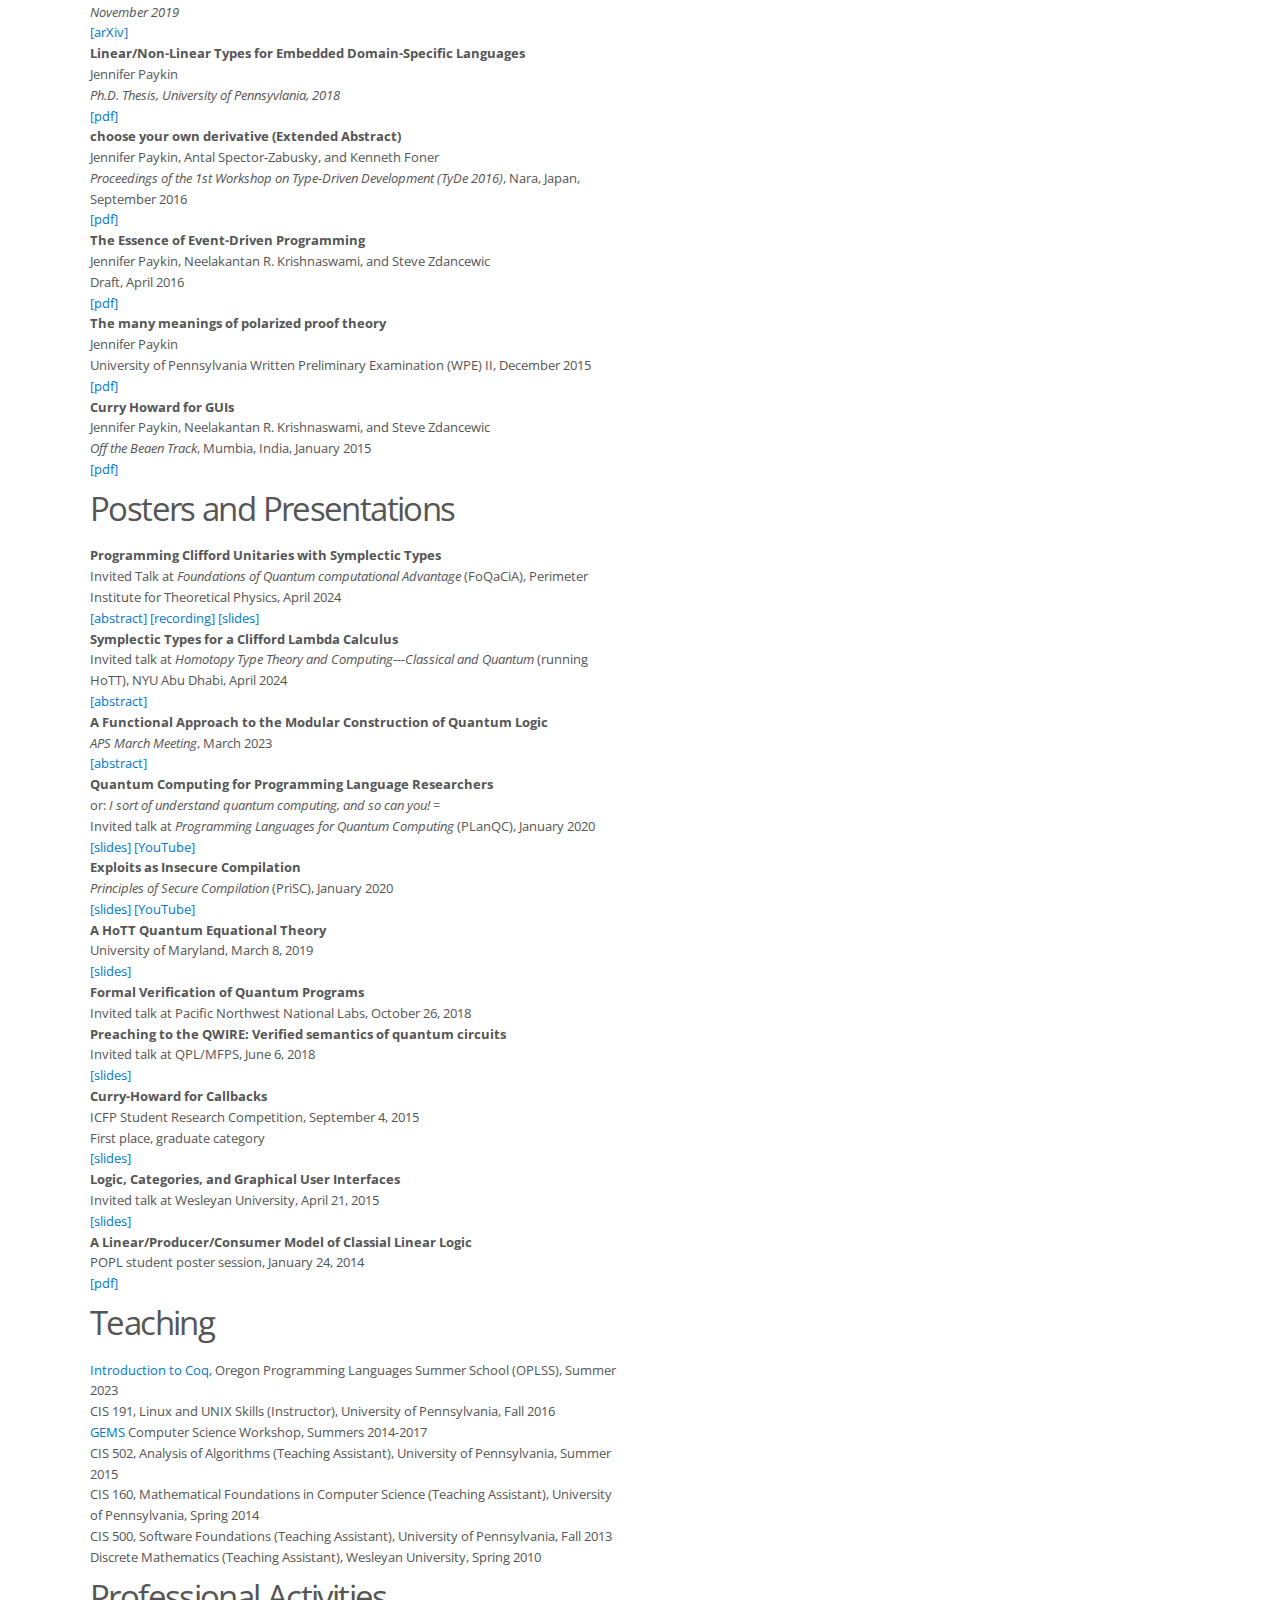
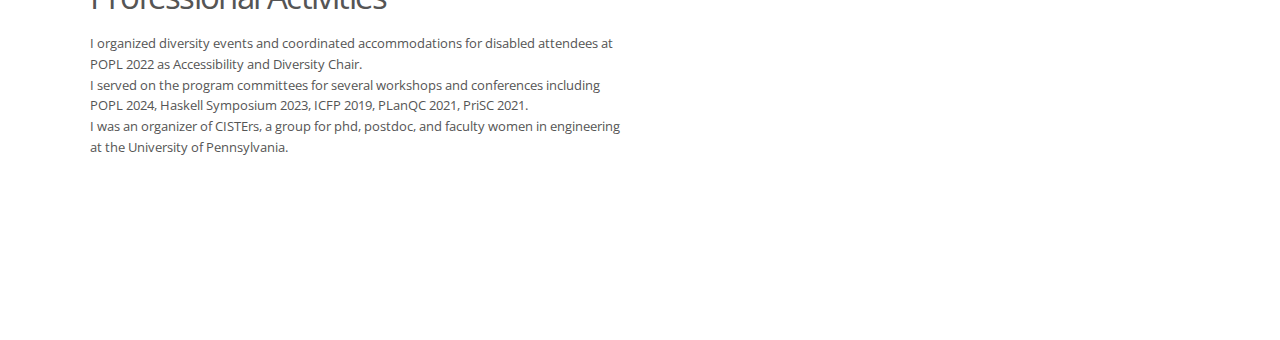
==== commit 3435c8d9: "Updated resume" ====
--- a/index.html
+++ b/index.html
@@ -67,6 +67,32 @@
 			<h2>Publications</h2>
 			<p> <ul>
 
+			<li> <b>PCOAST: A Pauli-based Quantum Circuit Optimization Framework</b>
+				<br>
+					Jennifer Paykin, Albert T. Schmitz, Mohannad Ibrahim, Xin-Chuan Wu, and A. Y. Matsuura
+				<br>
+					<i>
+						IEEE International Conference on Quantum Computing and Engineering (QCE),
+						September 2023
+					</i>
+				<br>
+					<a href="https://arxiv.org/abs/2305.10966">[arXiv]</a>
+					<a href="https://arxiv.org/abs/2305.10966v2">[extended version arXiv]</a>
+			</li>
+
+			<li> <b>Optimization at the Interface of Unitary and Non-unitary Quantum Operations in PCOAST</b>
+				<br>
+				Albert T. Schmitz, Mohannad Ibrahim, Nicolas P. D. Sawaya, Gian Giacomo Guerreschi,
+				Jennifer Paykin, Xin-Chuan Wu, A. Y. Matsuura
+				<br>
+					<i>
+						IEEE International Conference on Quantum Computing and Engineering (QCE),
+						September 2023
+					</i>
+				<br>
+					<a href="https://arxiv.org/abs/2305.09843">[arXiv]</a>
+			</li>
+
 			<li> <b>Formal Verification of Flow Equivalence in Desynchronized Designs</b>
 				<br>
 					Jennifer Paykin, Brian Huffman, Daniel M. Zimmerman, and Peter A. Beerel
@@ -266,6 +292,29 @@
 			<h2>Posters and Presentations</h2>
 			<p> <ul>
 
+			<li> <b>Programming Clifford Unitaries with Symplectic Types</b>
+				<br>
+				Invited Talk at <i>Foundations of Quantum computational Advantage</i> (FoQaCiA), Perimeter Institute for Theoretical Physics, April 2024
+				<br>
+				<a href="https://events.perimeterinstitute.ca/event/71/contributions/992/">[abstract]</a>
+				<a href="https://pirsa.org/24050006">[recording]</a>
+				<a href="talks/paykin-foqacia24-symplectic-types.pdf">[slides]</a>
+			</li>
+
+			<li> <b>Symplectic Types for a Clifford Lambda Calculus</b>
+				<br>
+				Invited talk at <i>Homotopy Type Theory and Computing---Classical and Quantum</i> (running HoTT), NYU Abu Dhabi, April 2024
+				<br>
+				<a href="https://nyuad.nyu.edu/en/events/2024/april/homotopy-type-theory-and-computing.html#tab-0-speakers-and-abstracts">[abstract]</a>
+			</li>
+
+			<li> <b> A Functional Approach to the Modular Construction of Quantum Logic</b>
+				<br>
+				<i>APS March Meeting</i>, March 2023
+				<br>
+				<a href="https://meetings.aps.org/Meeting/MAR23/Session/RR08.7">[abstract]</a>
+			</li>
+
 			<li> <b>Quantum Computing for Programming Language Researchers</b>
 				<br>
 				or: <i>I sort of understand quantum computing, and so can you!</i>
@@ -333,6 +382,10 @@
 
 			<h2>Teaching</h2>
 			<p> <ul>
+			<li> <a href="https://www.cs.uoregon.edu/research/summerschool/summer23/topics.php#Paykin">
+					Introduction to Coq</a>,
+					Oregon Programming Languages Summer School (OPLSS), Summer 2023
+			</li>
 			<li> CIS 191, Linux and UNIX Skills (Instructor),
 				University of Pennsylvania, Fall 2016
 			</li>
@@ -359,18 +412,19 @@
 			<h2>Professional Activities</h2>
 <p> <ul>
 
-    <li> I organized diversity events and coordinated accommodations for disabled attendees at POPL 2022 as Accessibility and Diversity Chair.
+    <li>
+		I organized diversity events and coordinated accommodations for disabled attendees at POPL 2022 as Accessibility and Diversity Chair.
     </li>
 
-			<li> I served on the program committees for several workshops and conferences including ICFP 2019, PLanQC 2021, PriSC 2021, and TyDe 2017.
-			</li>
-
-
-			<li>I was an organizer
-				of <a href="http://www.seas.upenn.edu/~cisters/">
-				CISTErs </a>, a group for phd, postdoc, and faculty
-				women in engineering at Penn.
-			</li> 
+	<li>
+		I served on the program committees for several workshops and conferences including POPL 2024, Haskell Symposium 2023, ICFP 2019, PLanQC 2021, PriSC 2021.
+	</li>
+
+
+	<li>
+		I was an organizer of CISTErs,
+		a group for phd, postdoc, and faculty women in engineering at the University of Pennsylvania.
+	</li> 
 
 <!--			<li>I organized a reading group on category theory at the University
 			  of Pennsylvania in 2015.
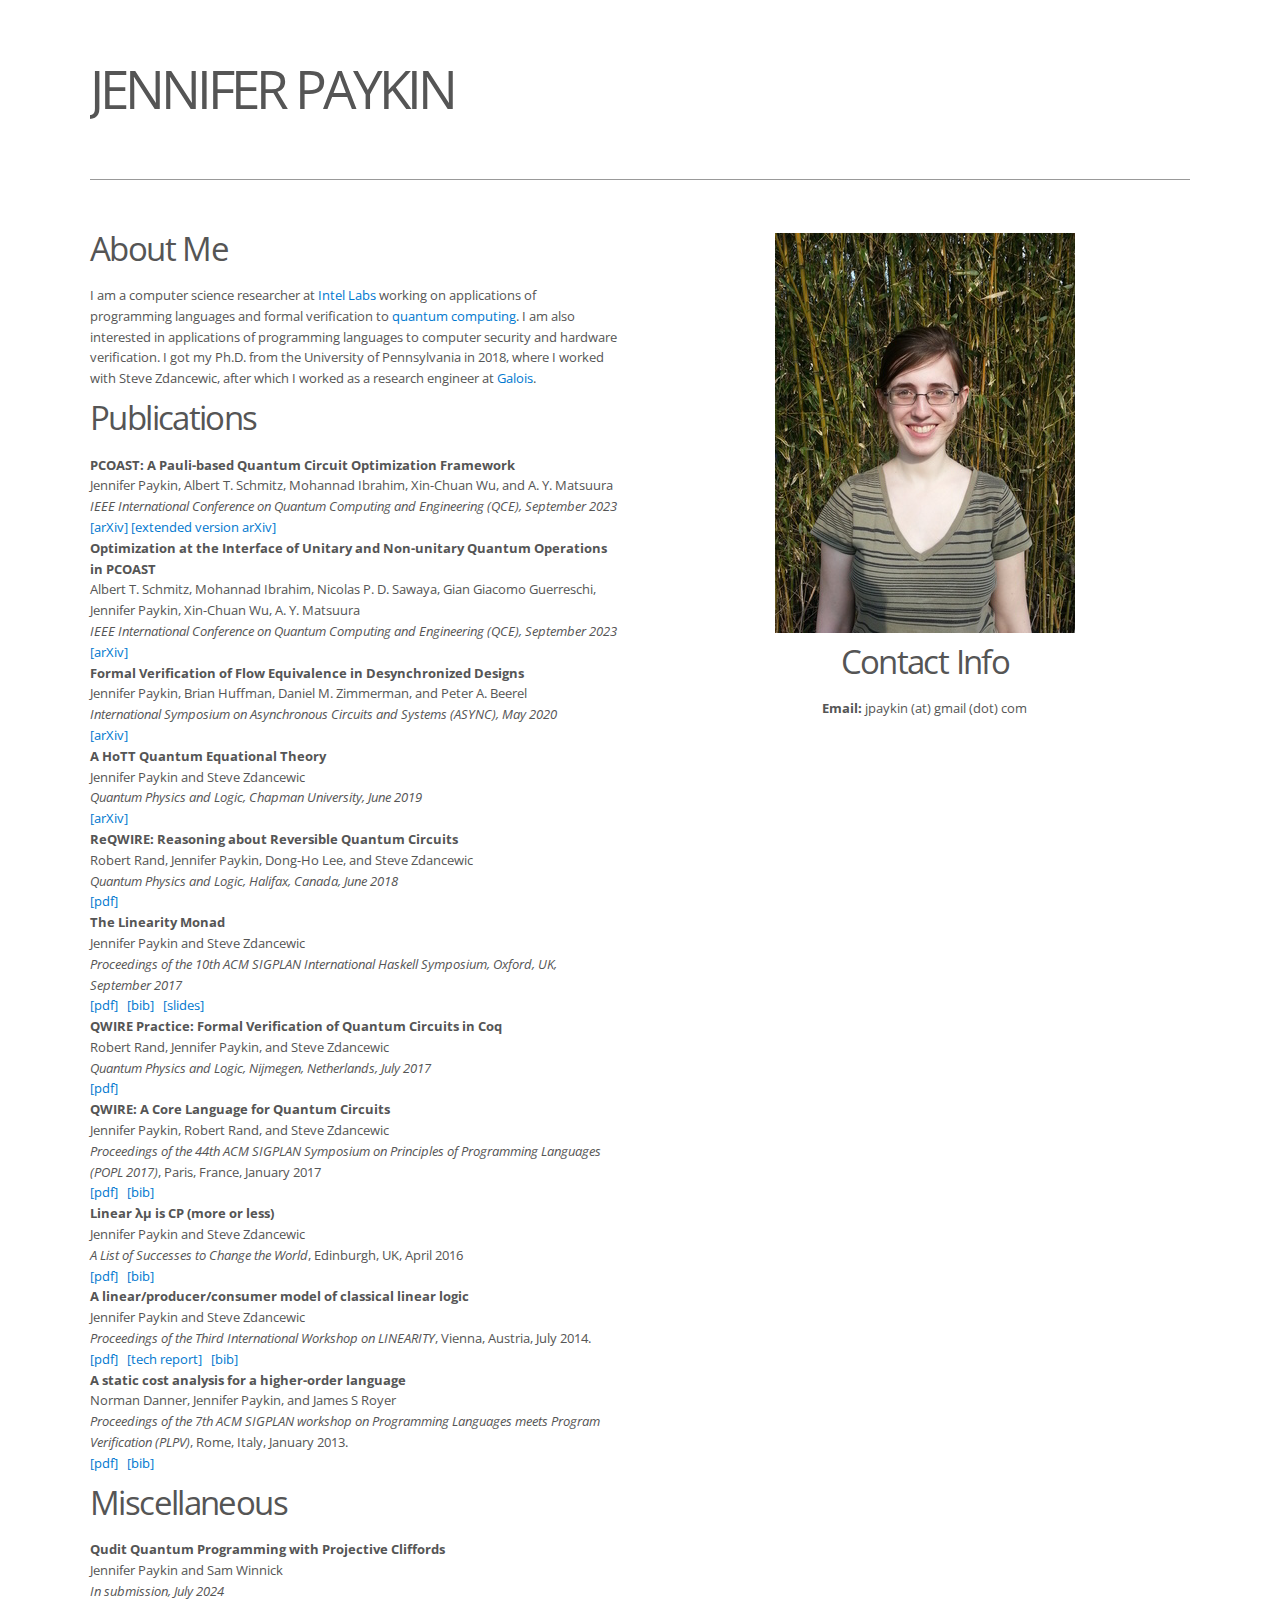
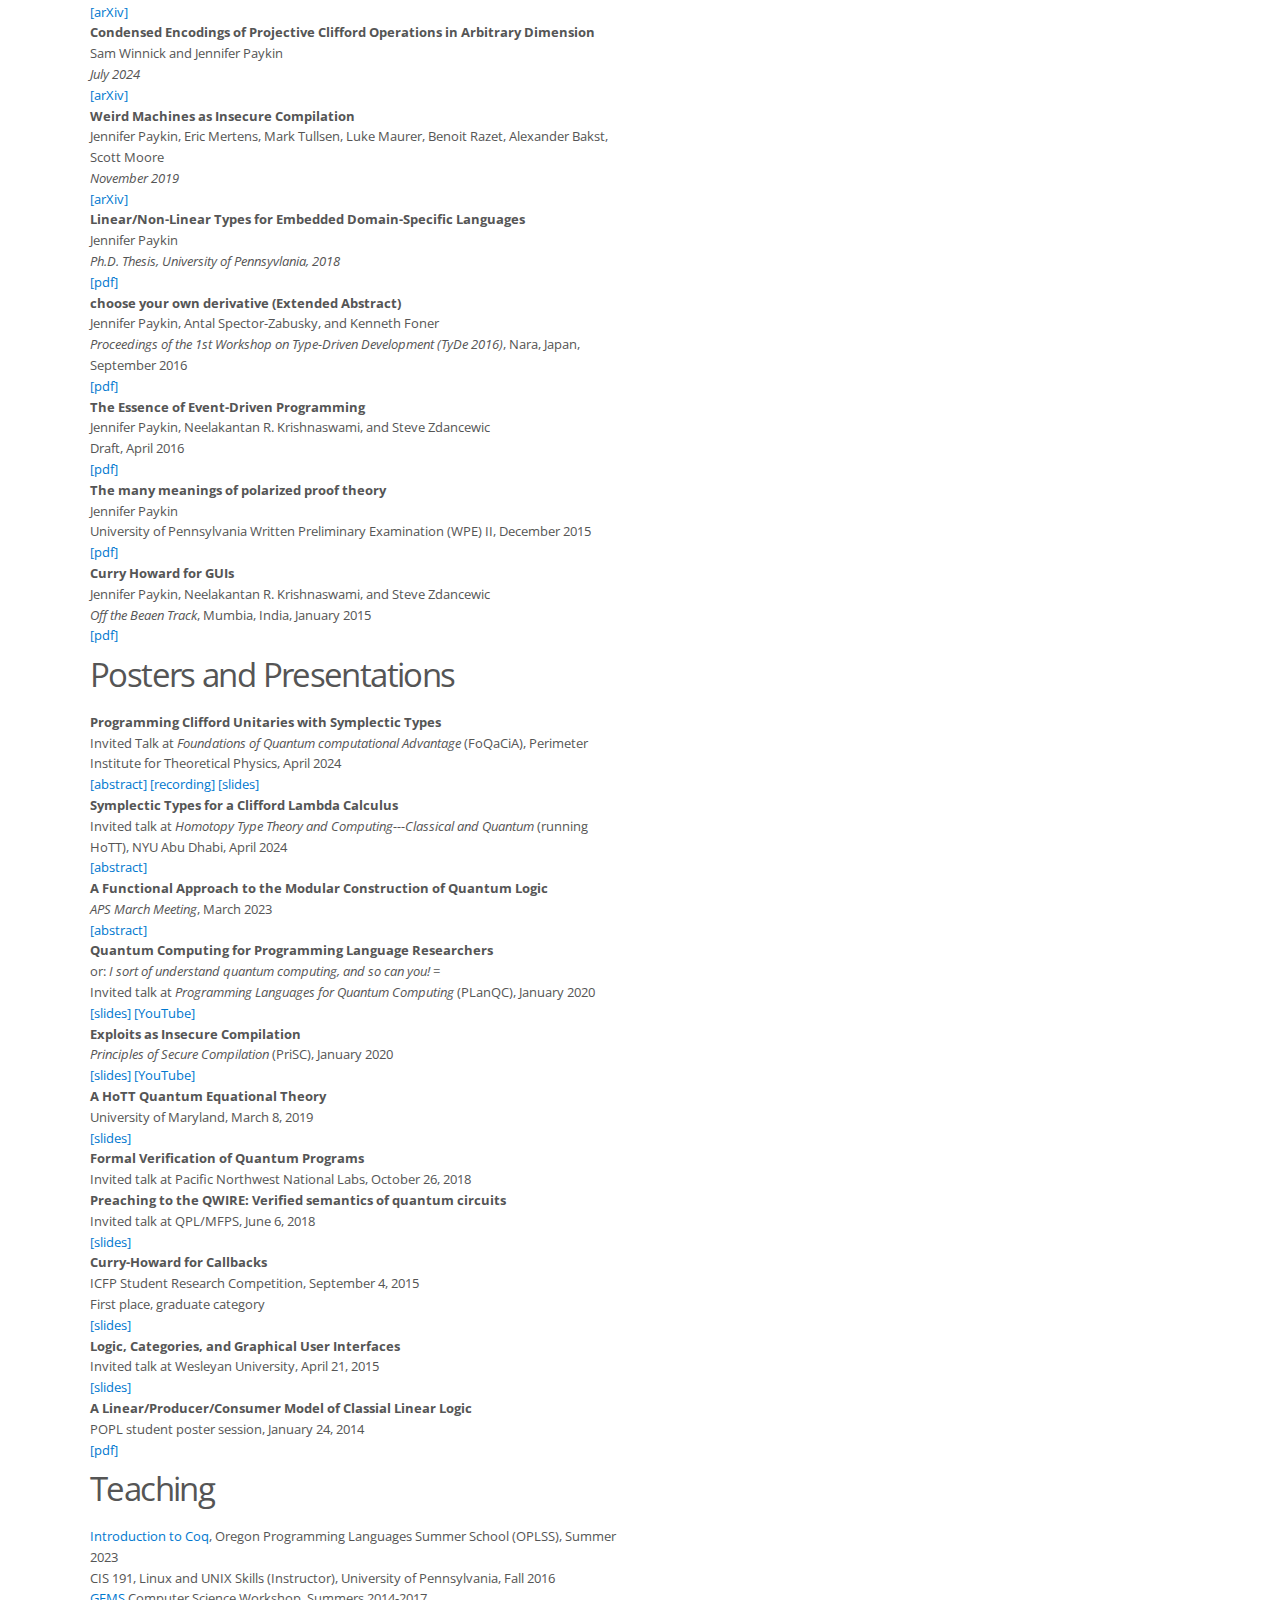
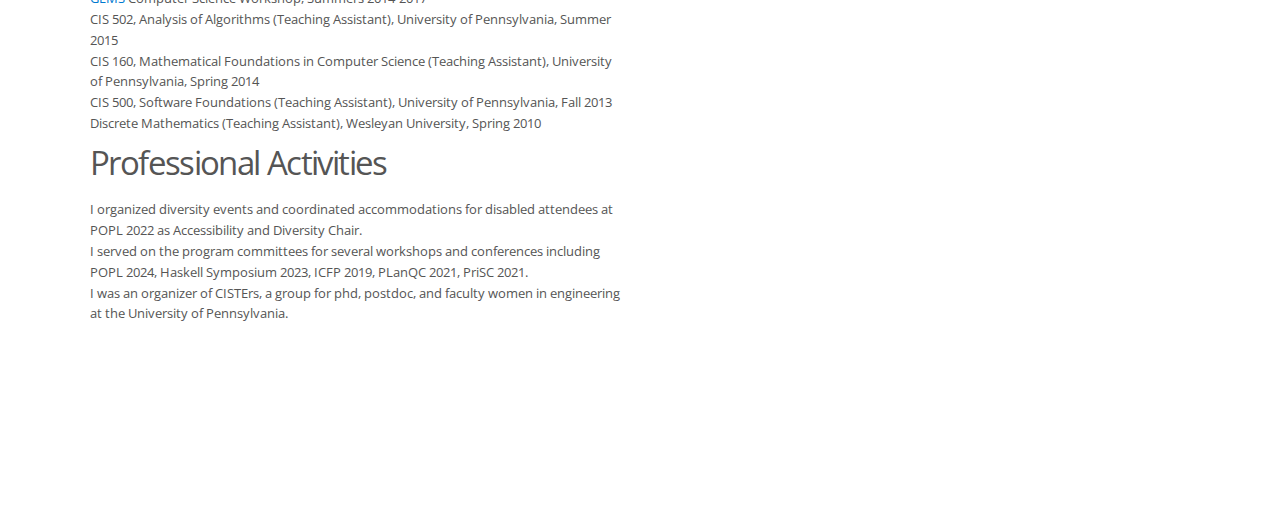
==== commit d2e44fe4: "Updated arxiv papers" ====
--- a/index.html
+++ b/index.html
@@ -217,6 +217,24 @@
 			<h2>Miscellaneous</h2>
 			<p> <ul>
 
+			<li><b>Qudit Quantum Programming with Projective Cliffords</b>
+				<br>
+				Jennifer Paykin and Sam Winnick
+				<br>
+				<i>In submission, July 2024</i>
+				<br>
+				<a href="https://arxiv.org/abs/2407.16801">[arXiv]</a>
+			</li>
+
+			<li><b>Condensed Encodings of Projective Clifford Operations in Arbitrary Dimension	</b>
+				<br>
+				Sam Winnick and Jennifer Paykin
+				<br>
+				<i>July 2024</i>
+				<br>
+				<a href="https://arxiv.org/abs/2407.16861">[arXiv]</a>
+			</li>
+
 			<li><b>Weird Machines as Insecure Compilation</b>
 			   <br>
 			   Jennifer Paykin, Eric Mertens, Mark Tullsen, Luke Maurer, Benoit Razet, Alexander Bakst, Scott Moore
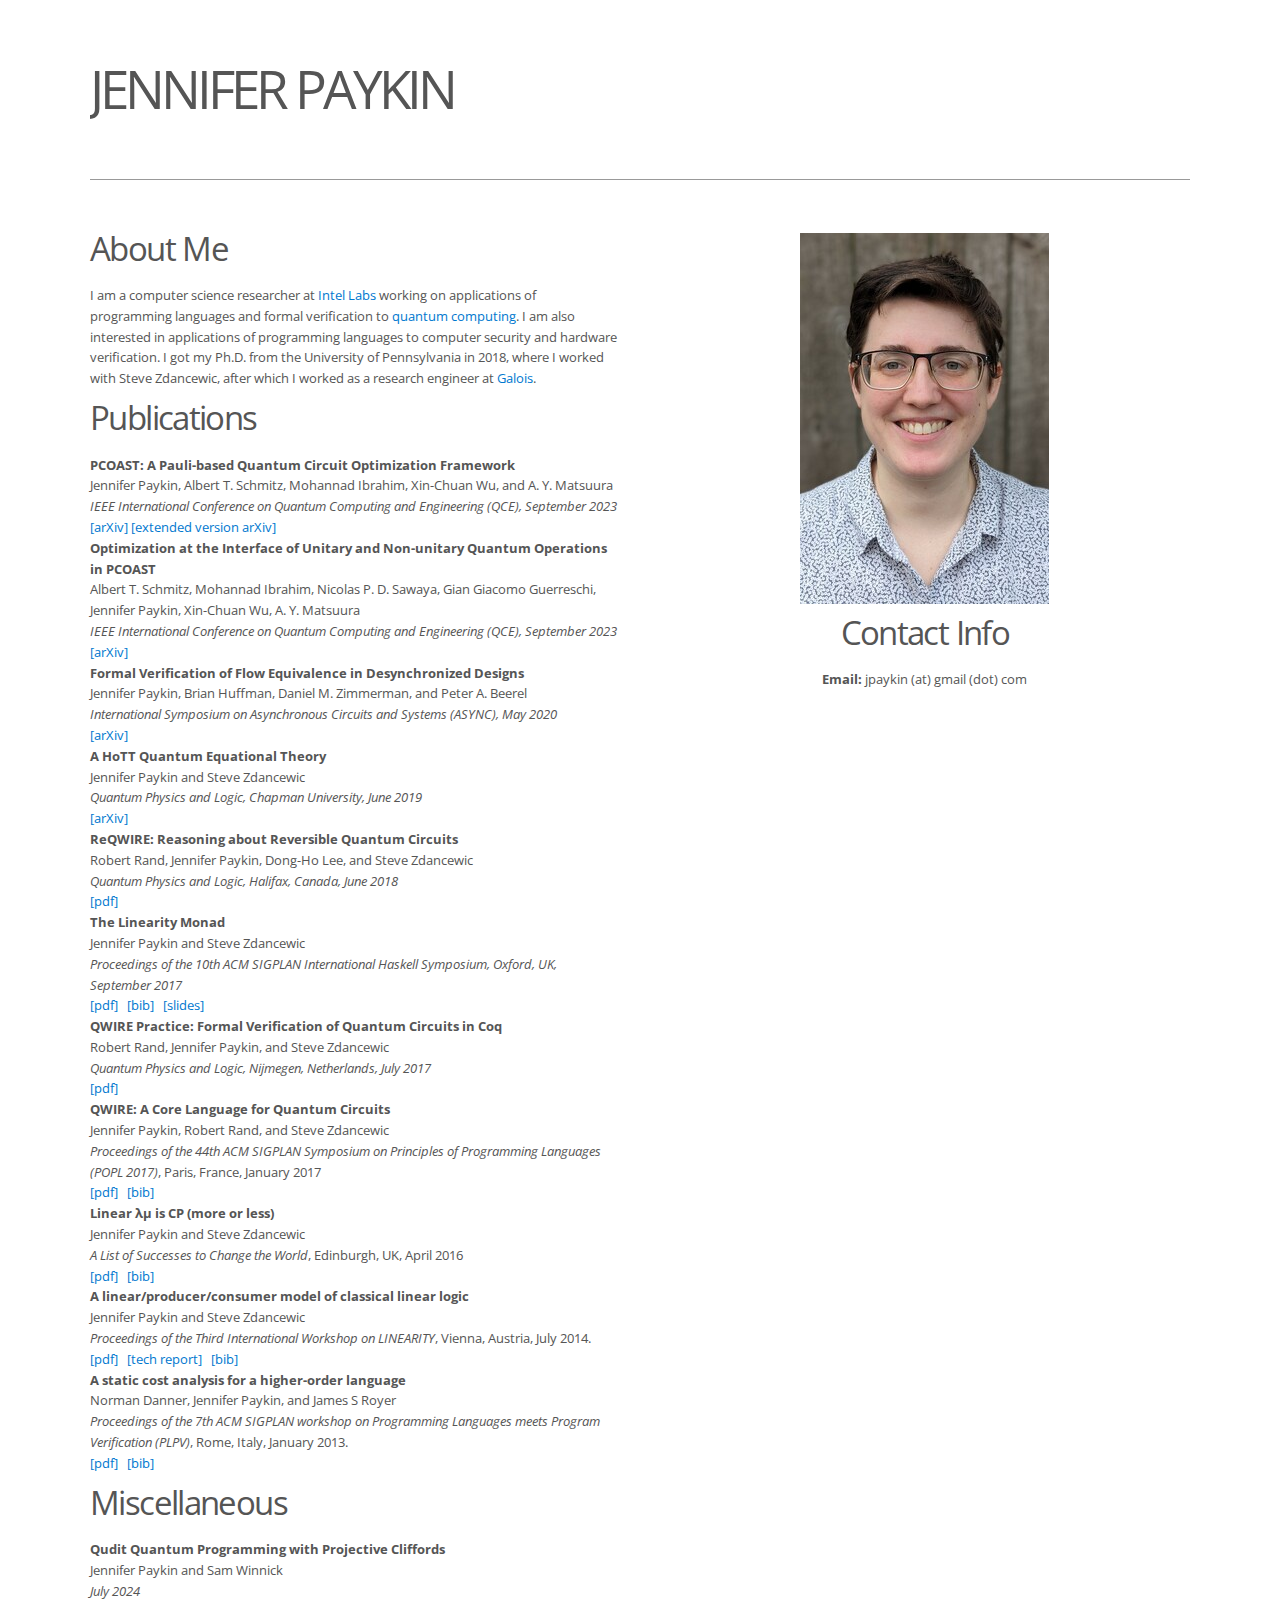
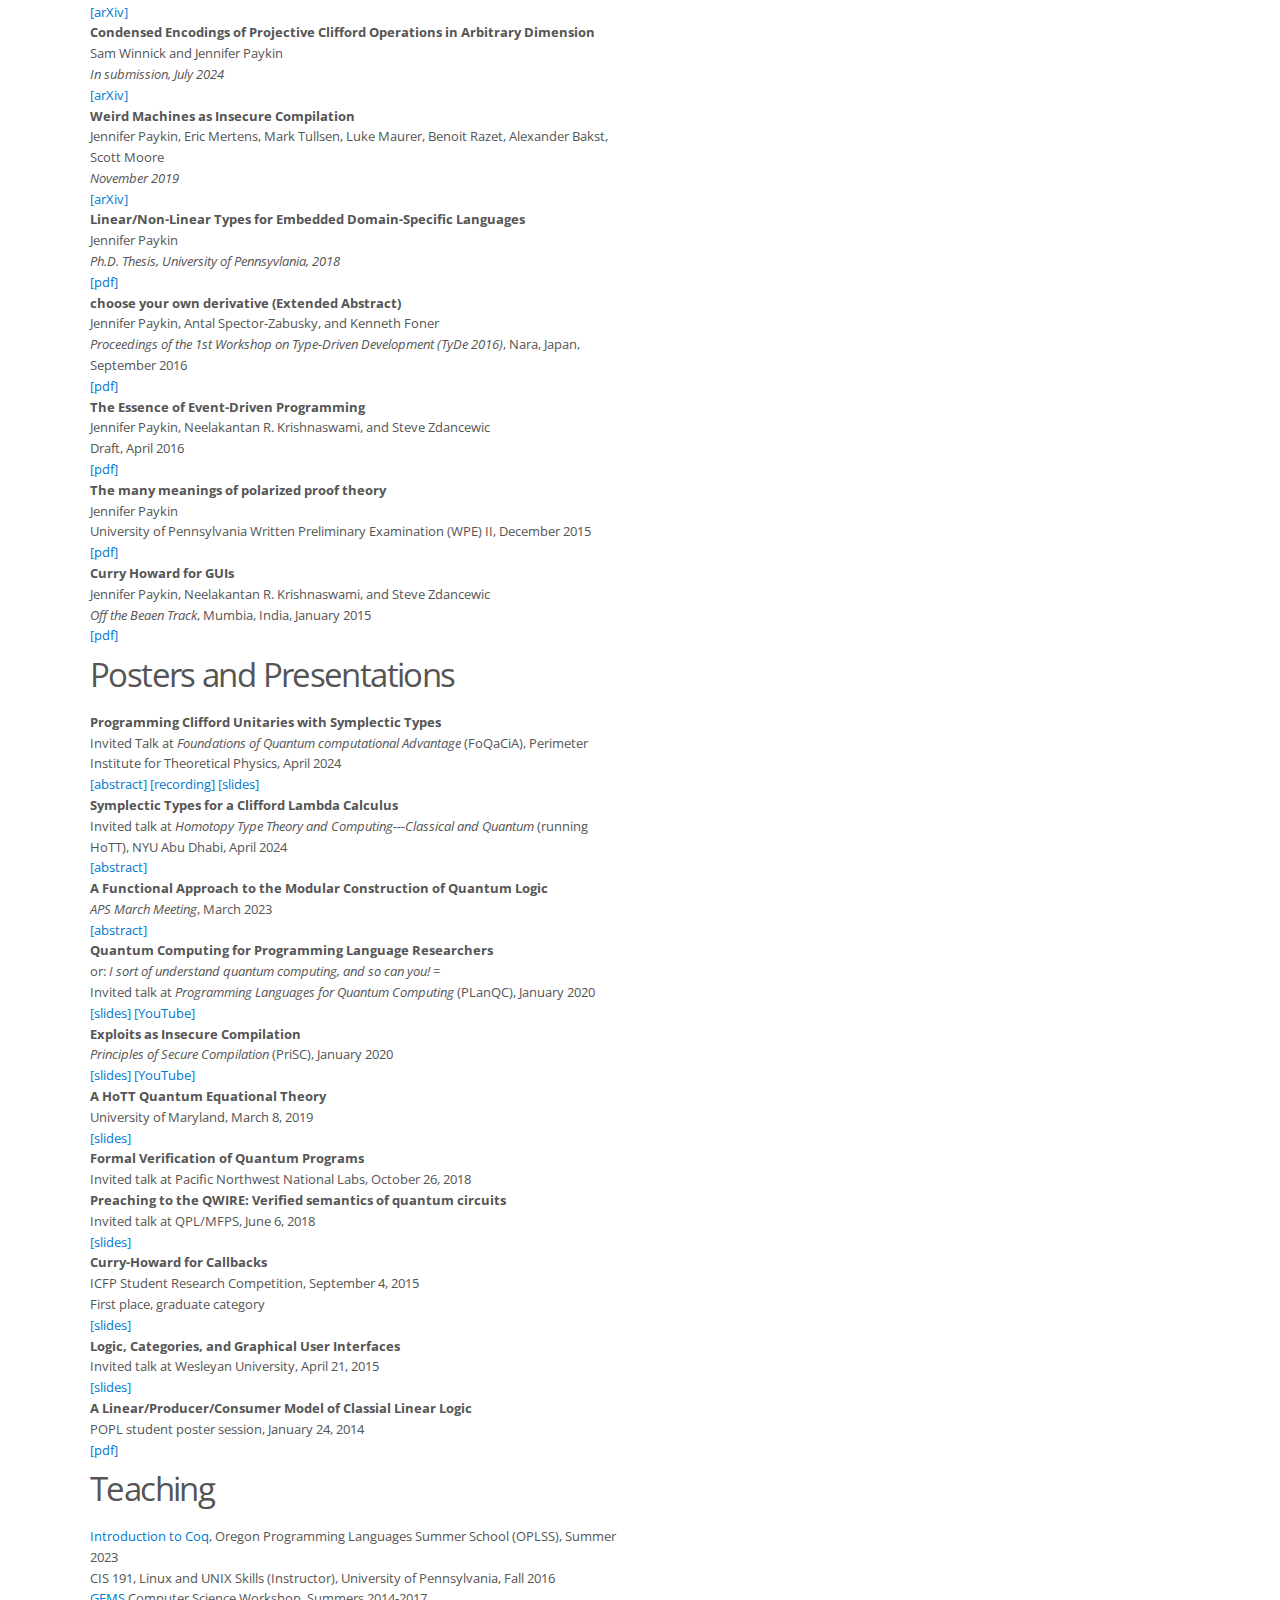
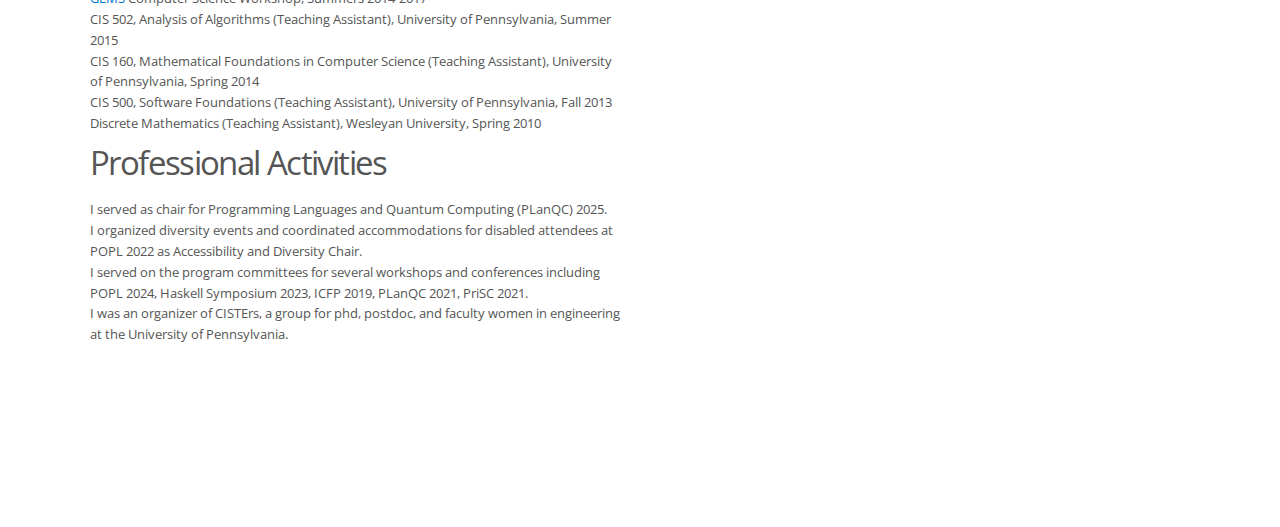
==== commit 2dbb8e0b: "Updated headshot" ====
--- a/index.html
+++ b/index.html
@@ -221,16 +221,16 @@
 				<br>
 				Jennifer Paykin and Sam Winnick
 				<br>
+				<i>July 2024</i>
+				<br>
+				<a href="https://arxiv.org/abs/2407.16801">[arXiv]</a>
+			</li>
+
+			<li><b>Condensed Encodings of Projective Clifford Operations in Arbitrary Dimension	</b>
+				<br>
+				Sam Winnick and Jennifer Paykin
+				<br>
 				<i>In submission, July 2024</i>
-				<br>
-				<a href="https://arxiv.org/abs/2407.16801">[arXiv]</a>
-			</li>
-
-			<li><b>Condensed Encodings of Projective Clifford Operations in Arbitrary Dimension	</b>
-				<br>
-				Sam Winnick and Jennifer Paykin
-				<br>
-				<i>July 2024</i>
 				<br>
 				<a href="https://arxiv.org/abs/2407.16861">[arXiv]</a>
 			</li>
@@ -431,6 +431,10 @@
 <p> <ul>
 
     <li>
+		I served as chair for Programming Languages and Quantum Computing (PLanQC) 2025.
+    </li>
+    
+    <li>
 		I organized diversity events and coordinated accommodations for disabled attendees at POPL 2022 as Accessibility and Diversity Chair.
     </li>
 
@@ -457,7 +461,7 @@
 			<center>
 
 			<p>
-			<img src="images/bamboo3.jpg" alt="" align="center"
+			<img src="images/headshot_small.jpg" alt="" align="center"
 			hspace="10" />
 			</p>
 
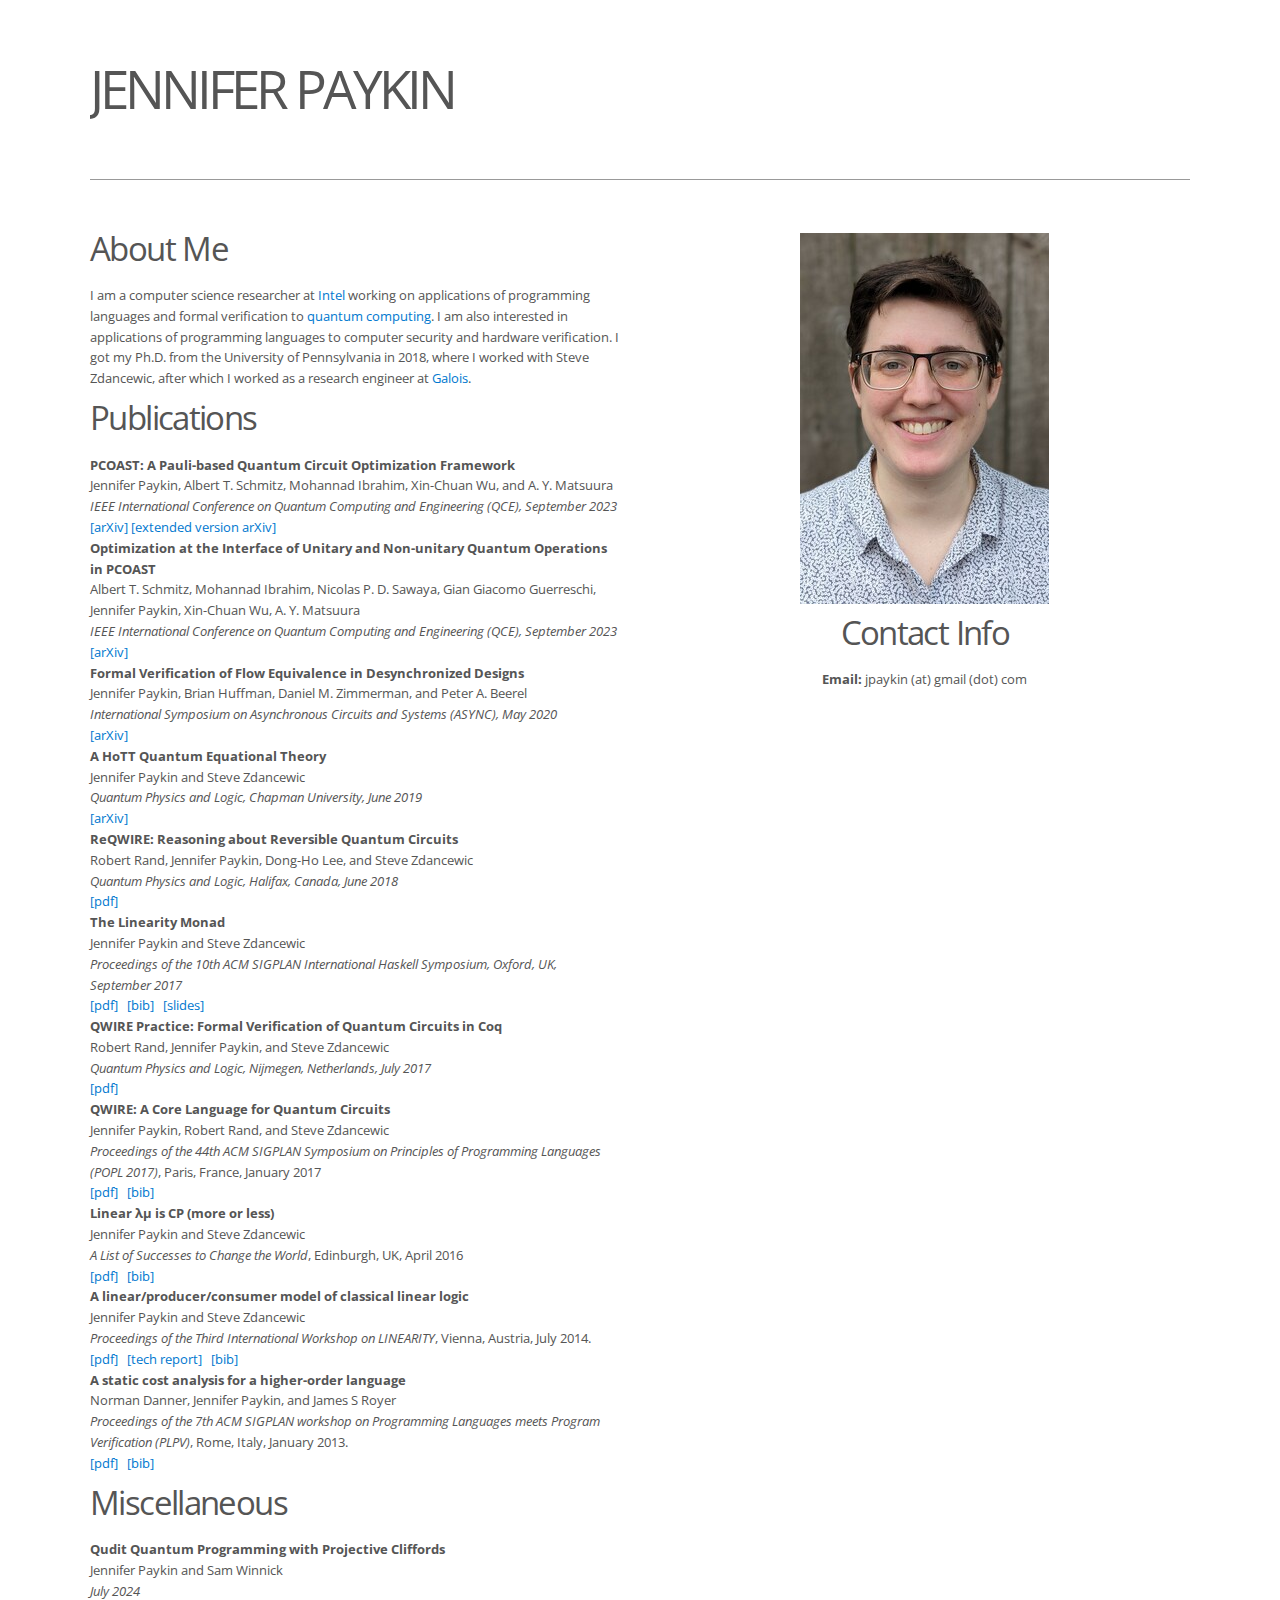
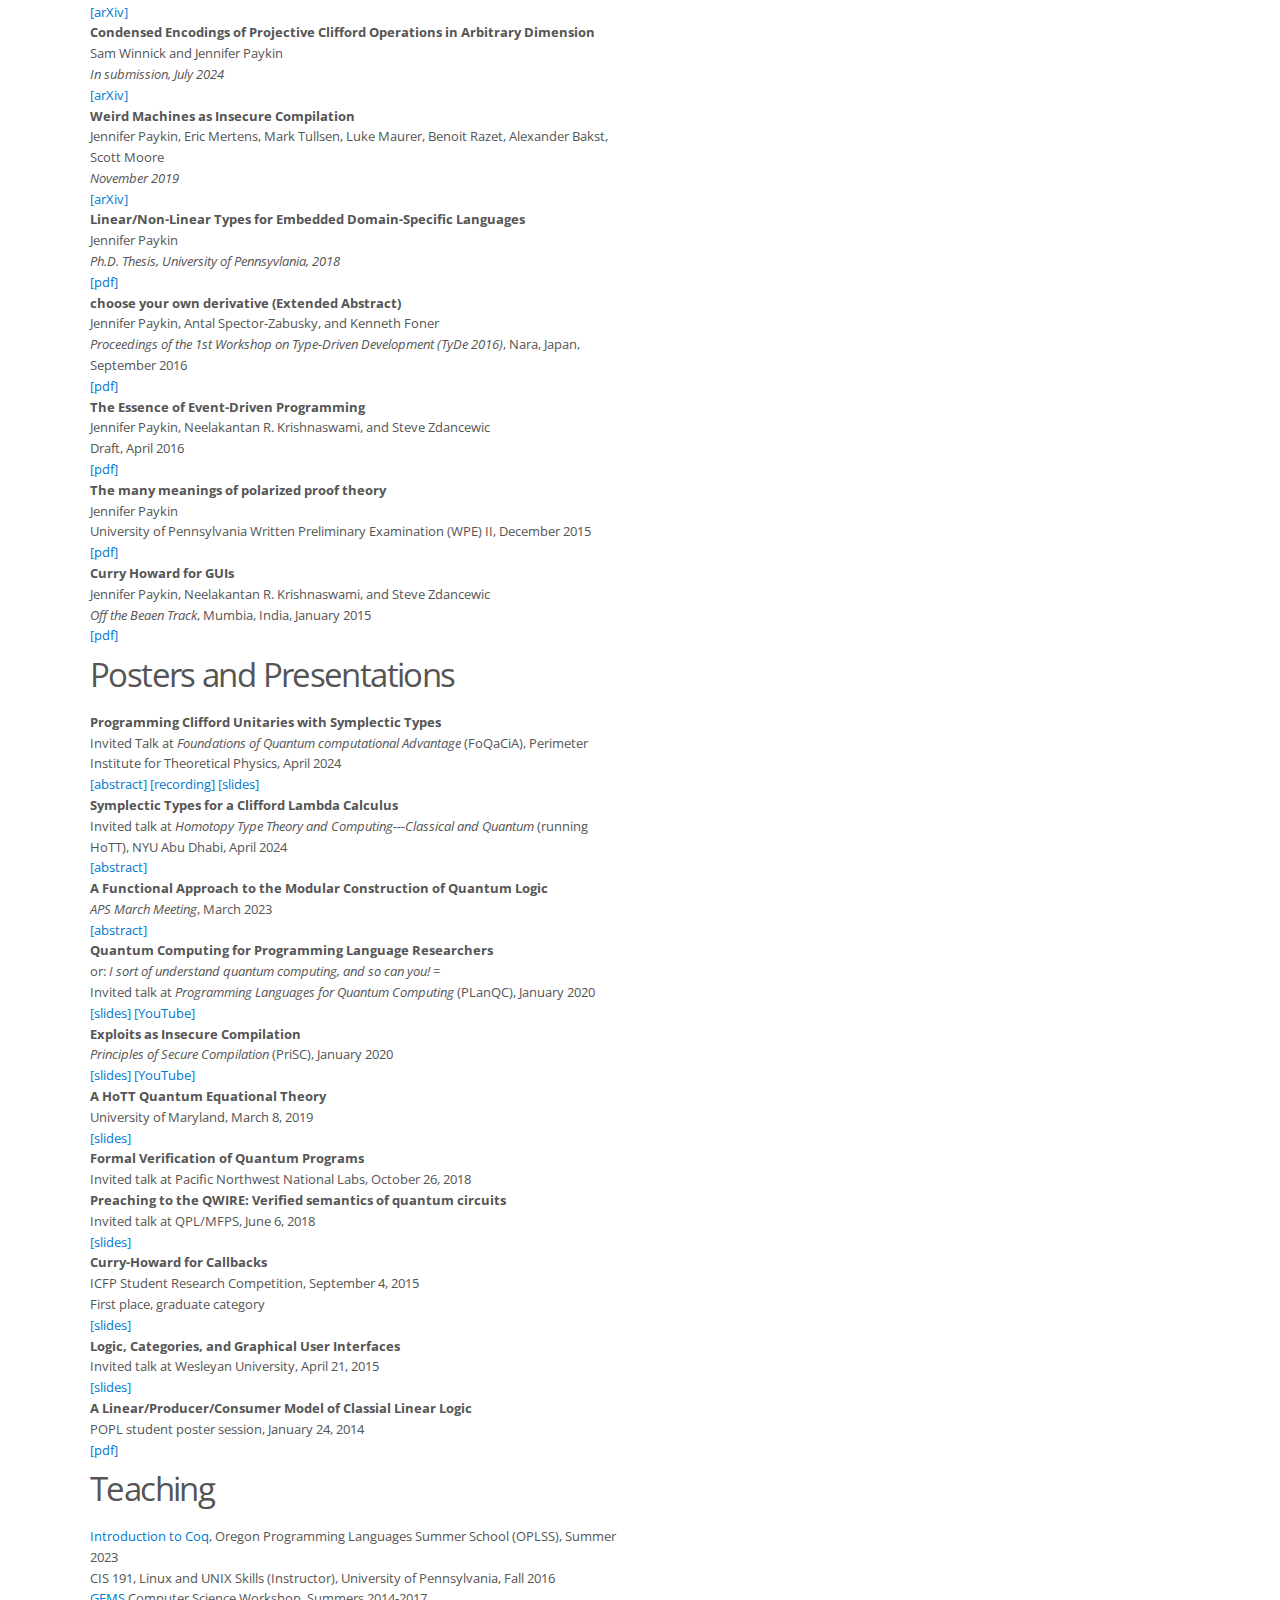
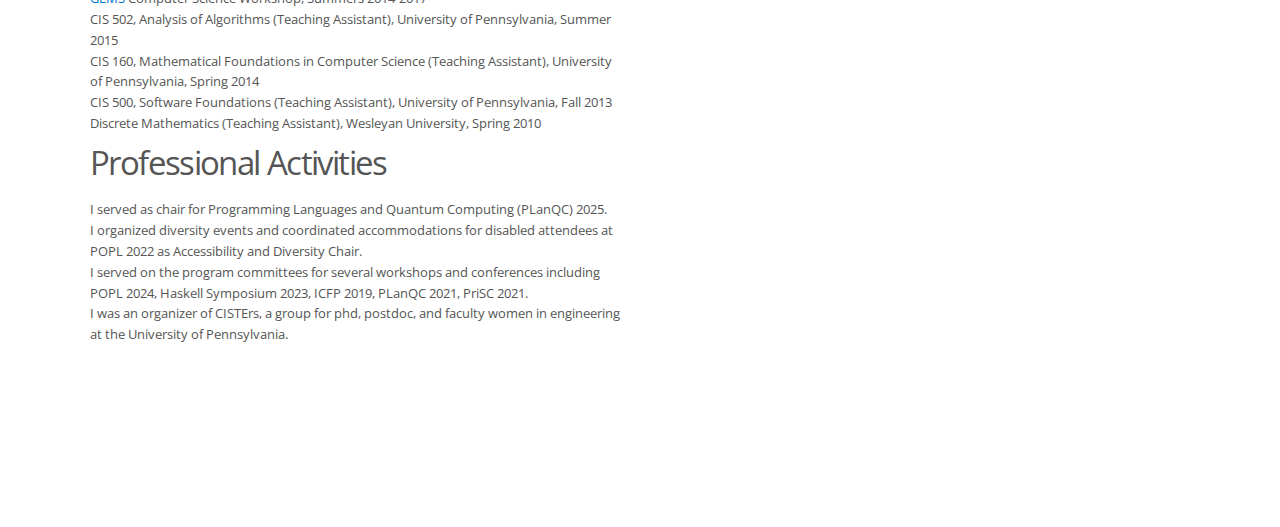
==== commit 8a1c62ca: "not intel labs" ====
--- a/index.html
+++ b/index.html
@@ -51,8 +51,7 @@
 		<div class="grid col-one-half mq2-col-full">
 			<h2>About Me</h2>
 			<p> I am a computer science researcher
-			at <a href="https://www.intel.com/content/www/us/en/research/overview.html">Intel
-			Labs</a> working on applications of programming
+			at <a href="https://www.intel.com/content/www/us/en/research/quantum-computing.html">Intel</a> working on applications of programming
 			languages and formal verification
 			to <a href="https://www.intel.com/content/www/us/en/research/quantum-computing.html">quantum
 			computing</a>.
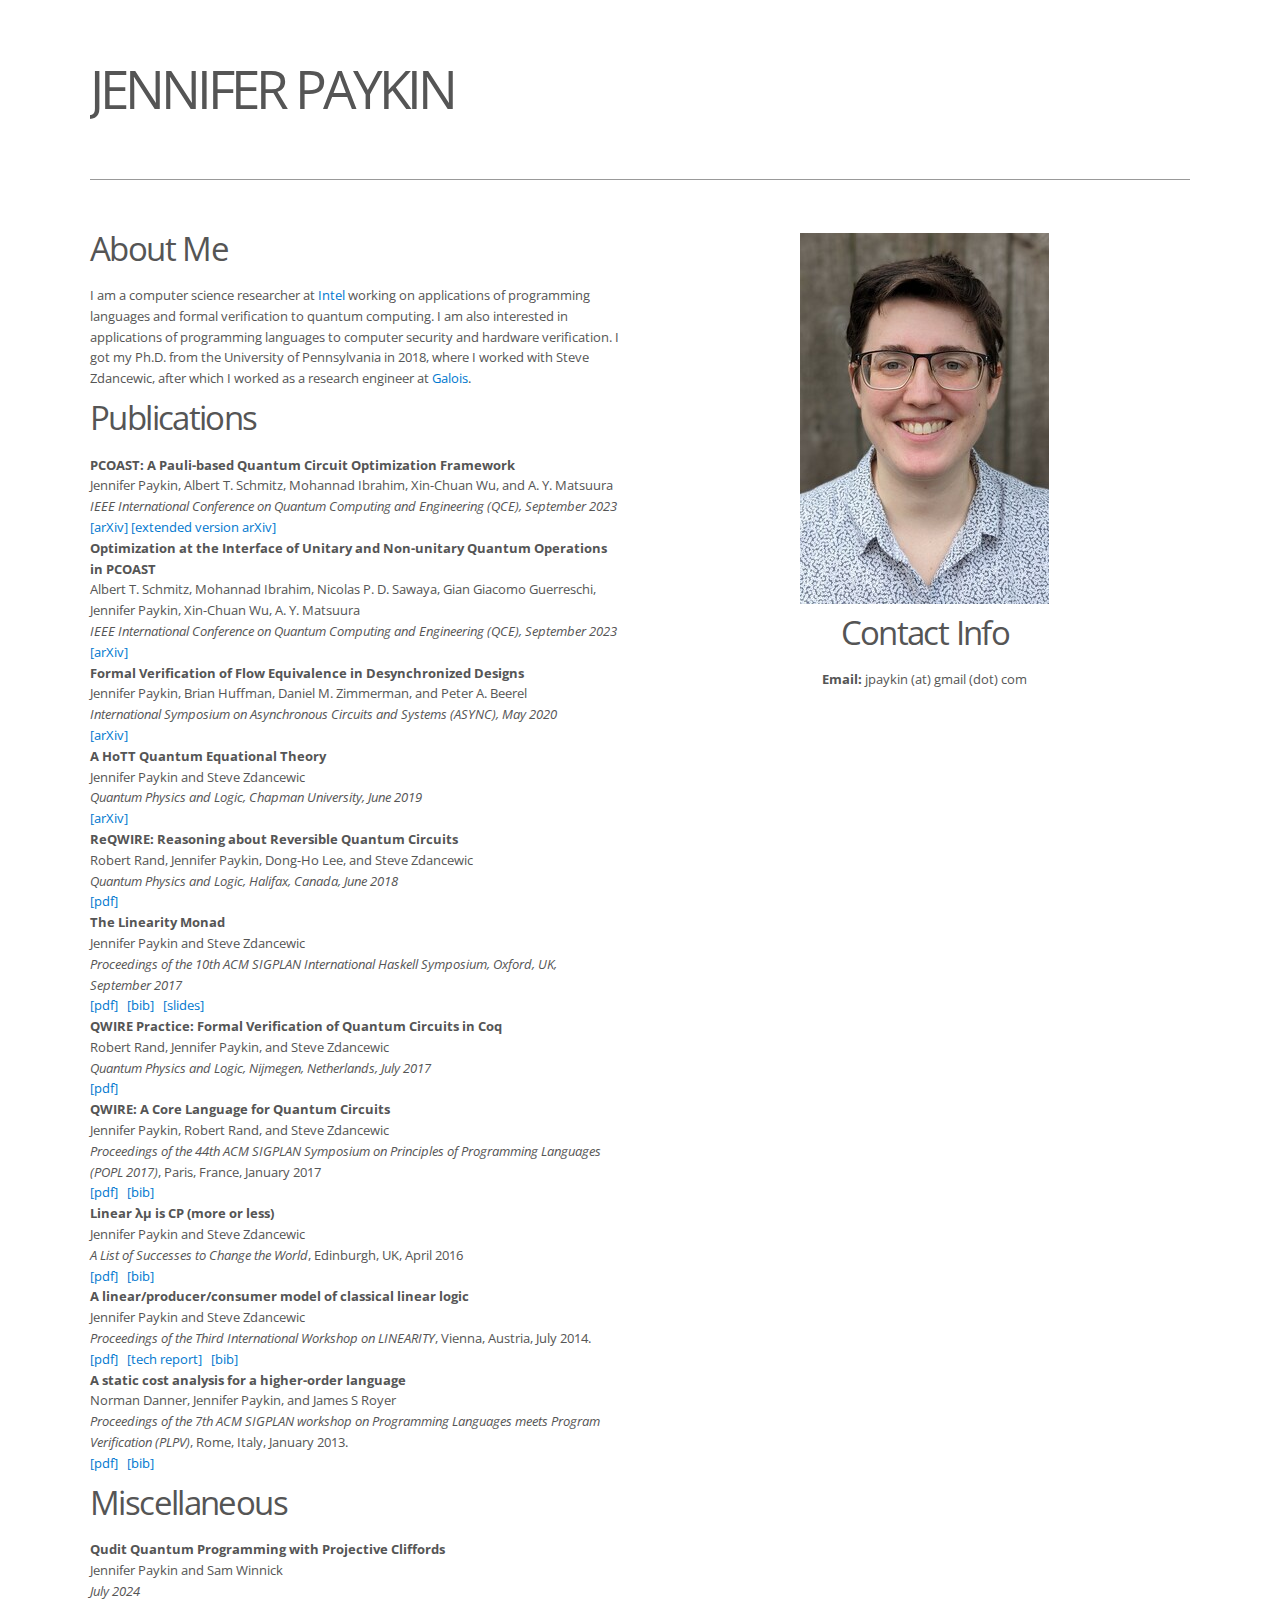
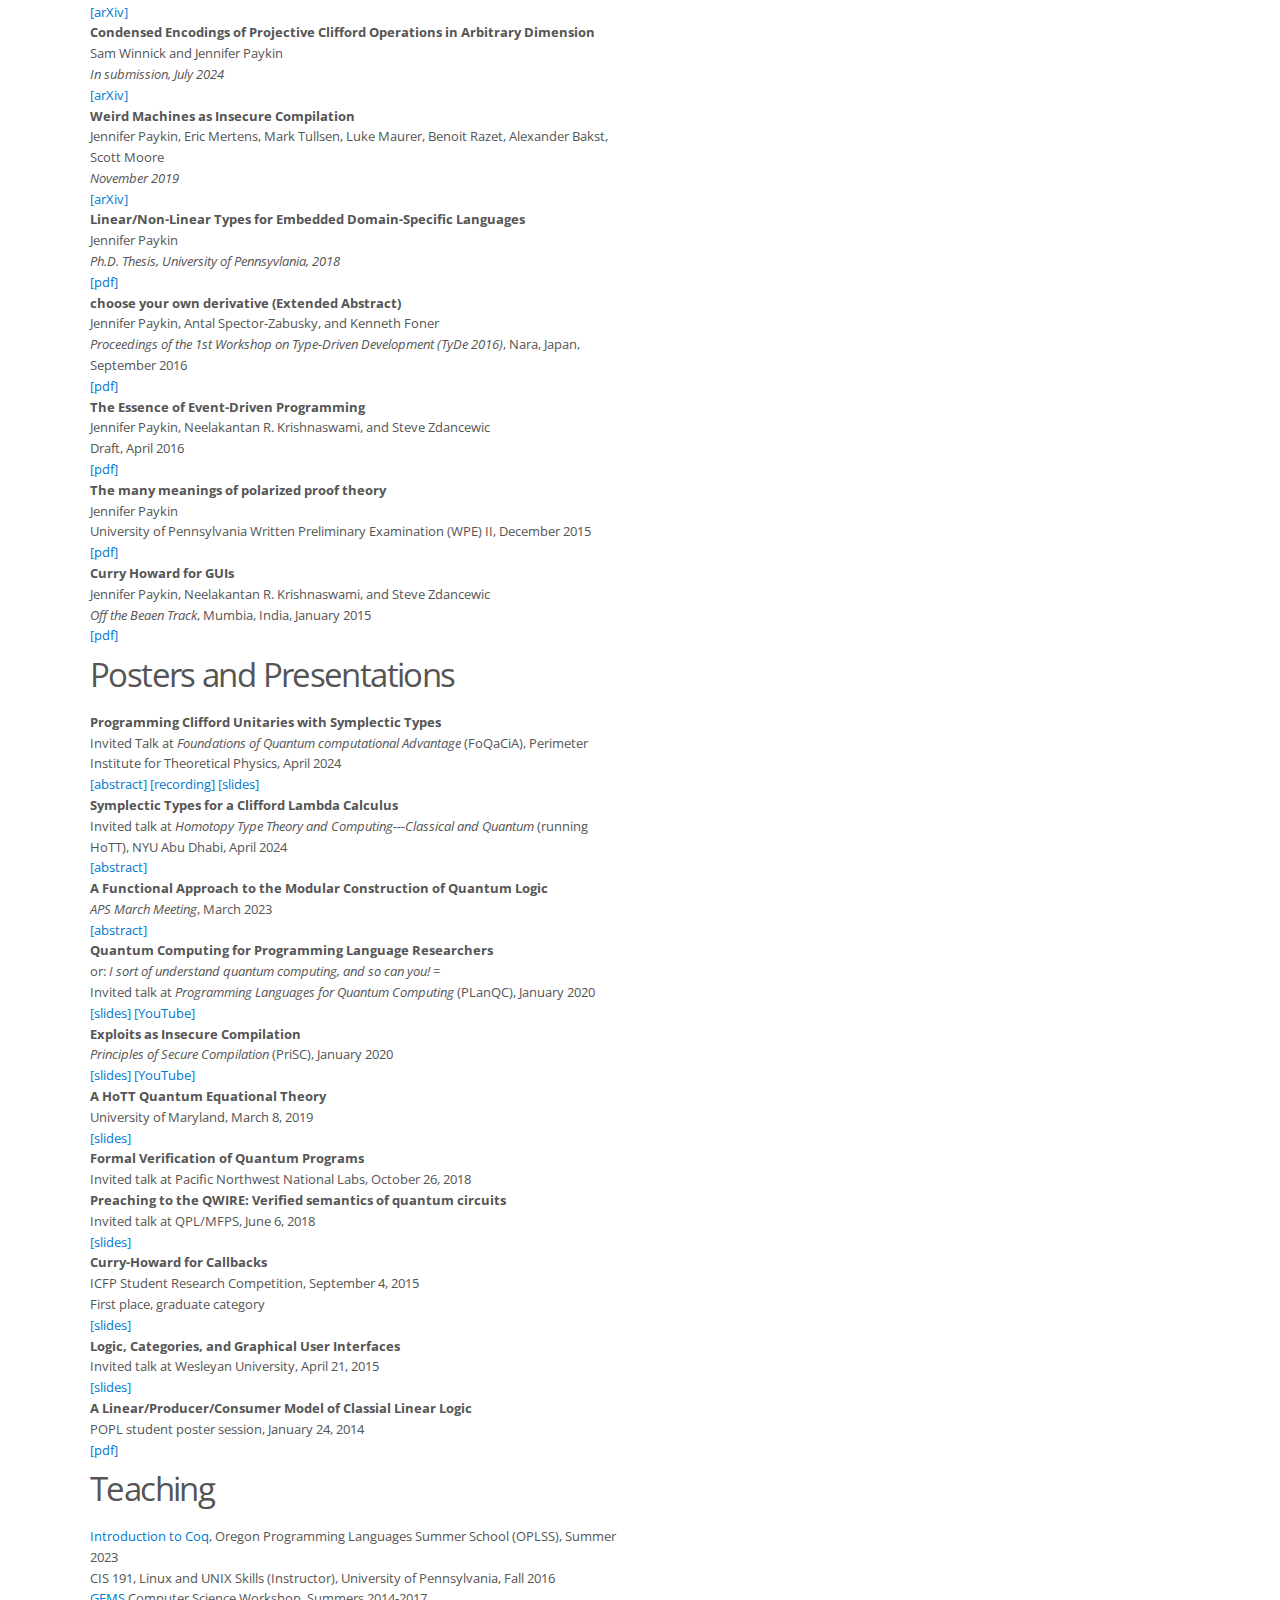
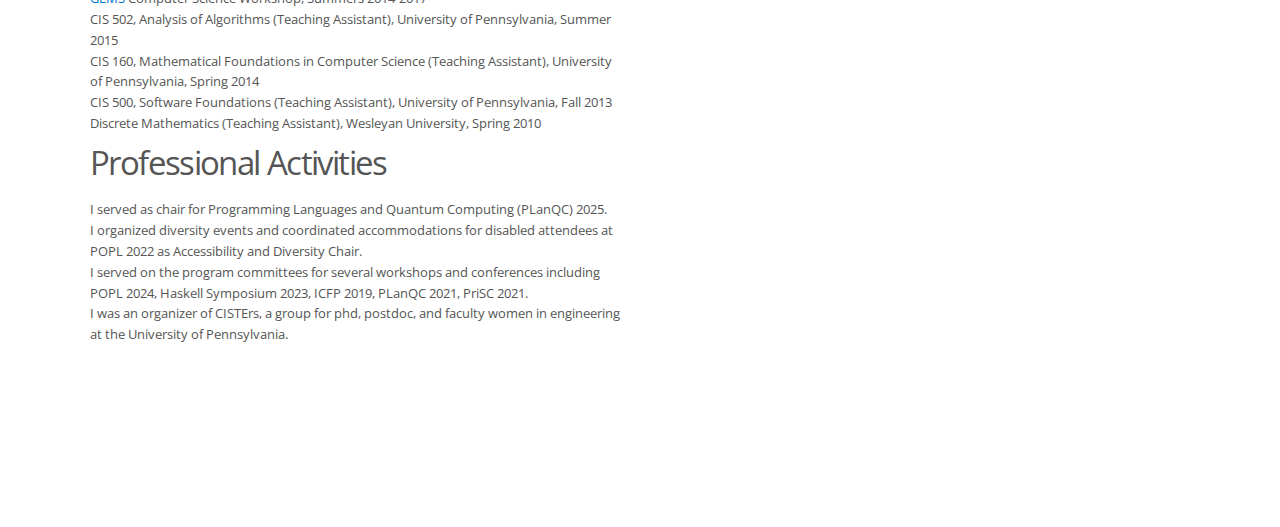
==== commit 3a058f40: "Update" ====
--- a/index.html
+++ b/index.html
@@ -53,8 +53,8 @@
 			<p> I am a computer science researcher
 			at <a href="https://www.intel.com/content/www/us/en/research/quantum-computing.html">Intel</a> working on applications of programming
 			languages and formal verification
-			to <a href="https://www.intel.com/content/www/us/en/research/quantum-computing.html">quantum
-			computing</a>.
+			to quantum
+			computing.
 			I am also interested in applications of programming
 			languages to computer security and hardware
 			verification. I got my Ph.D. from the University of
